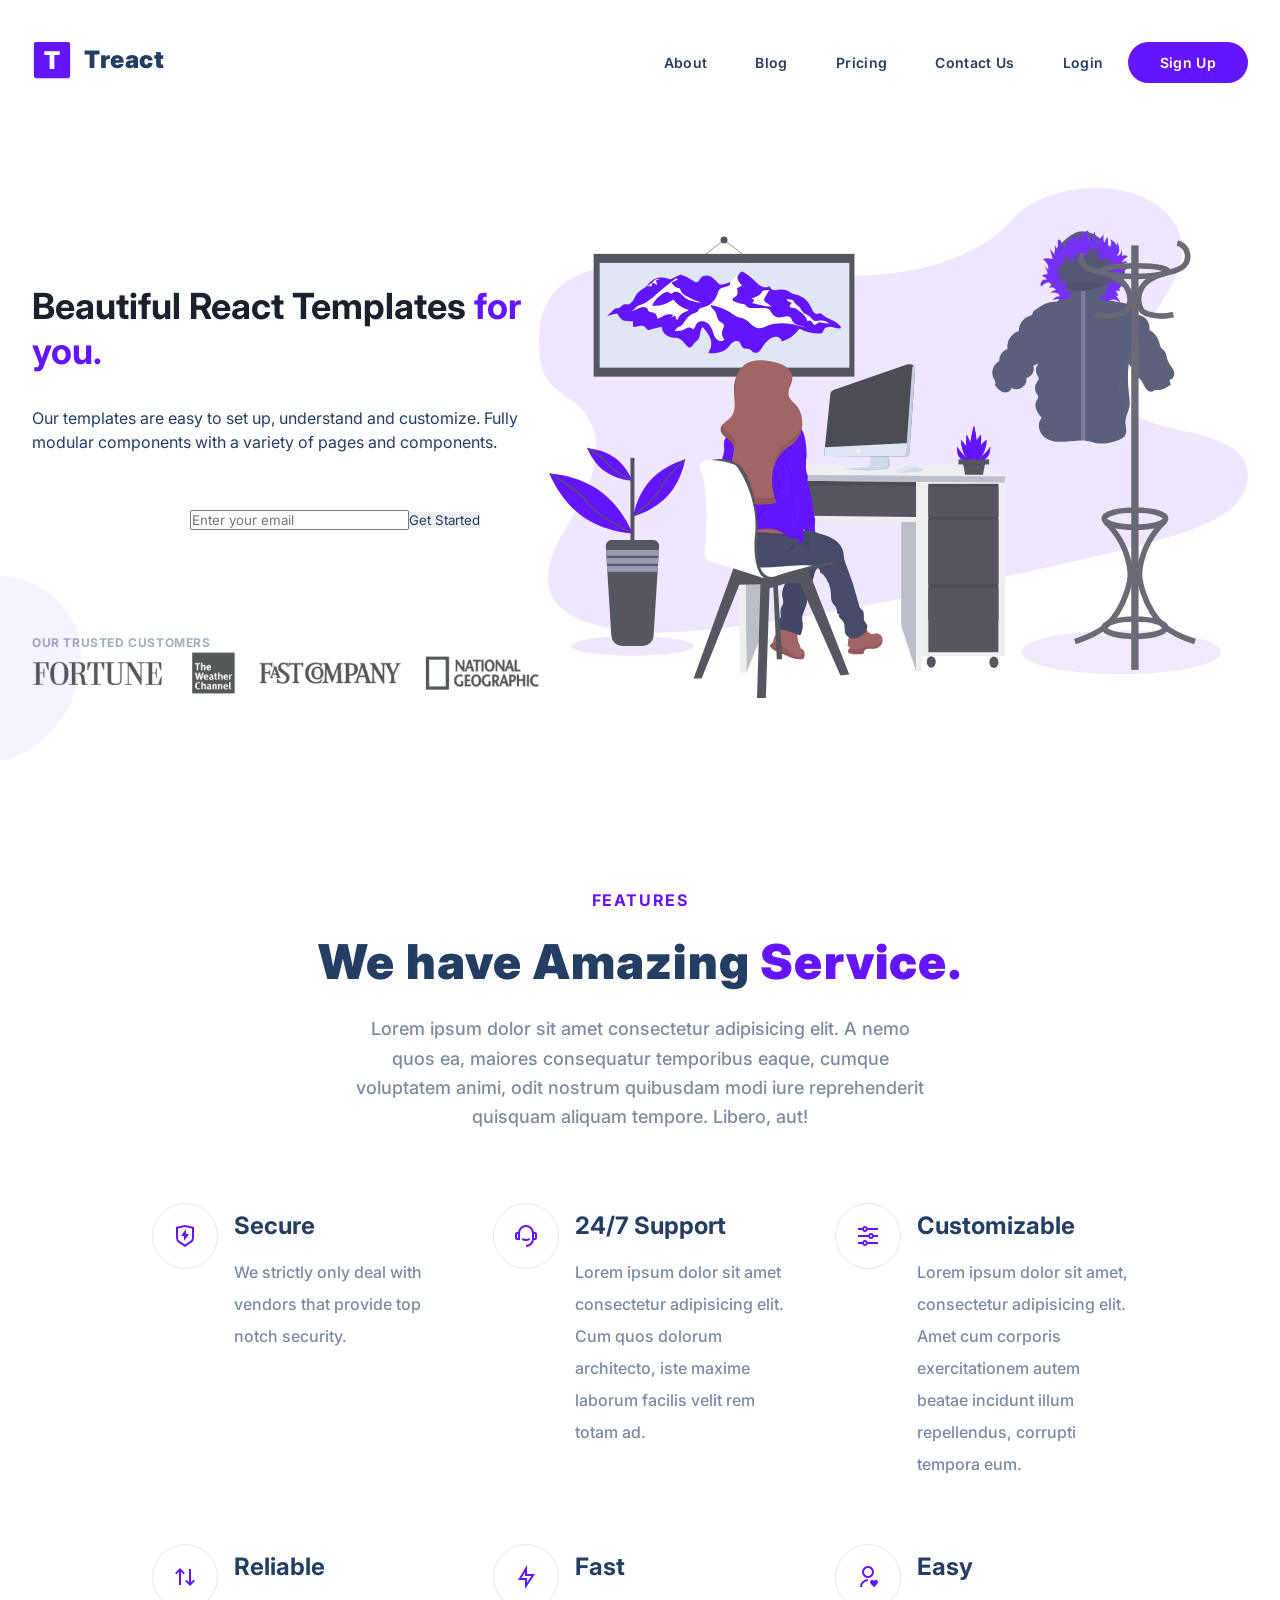
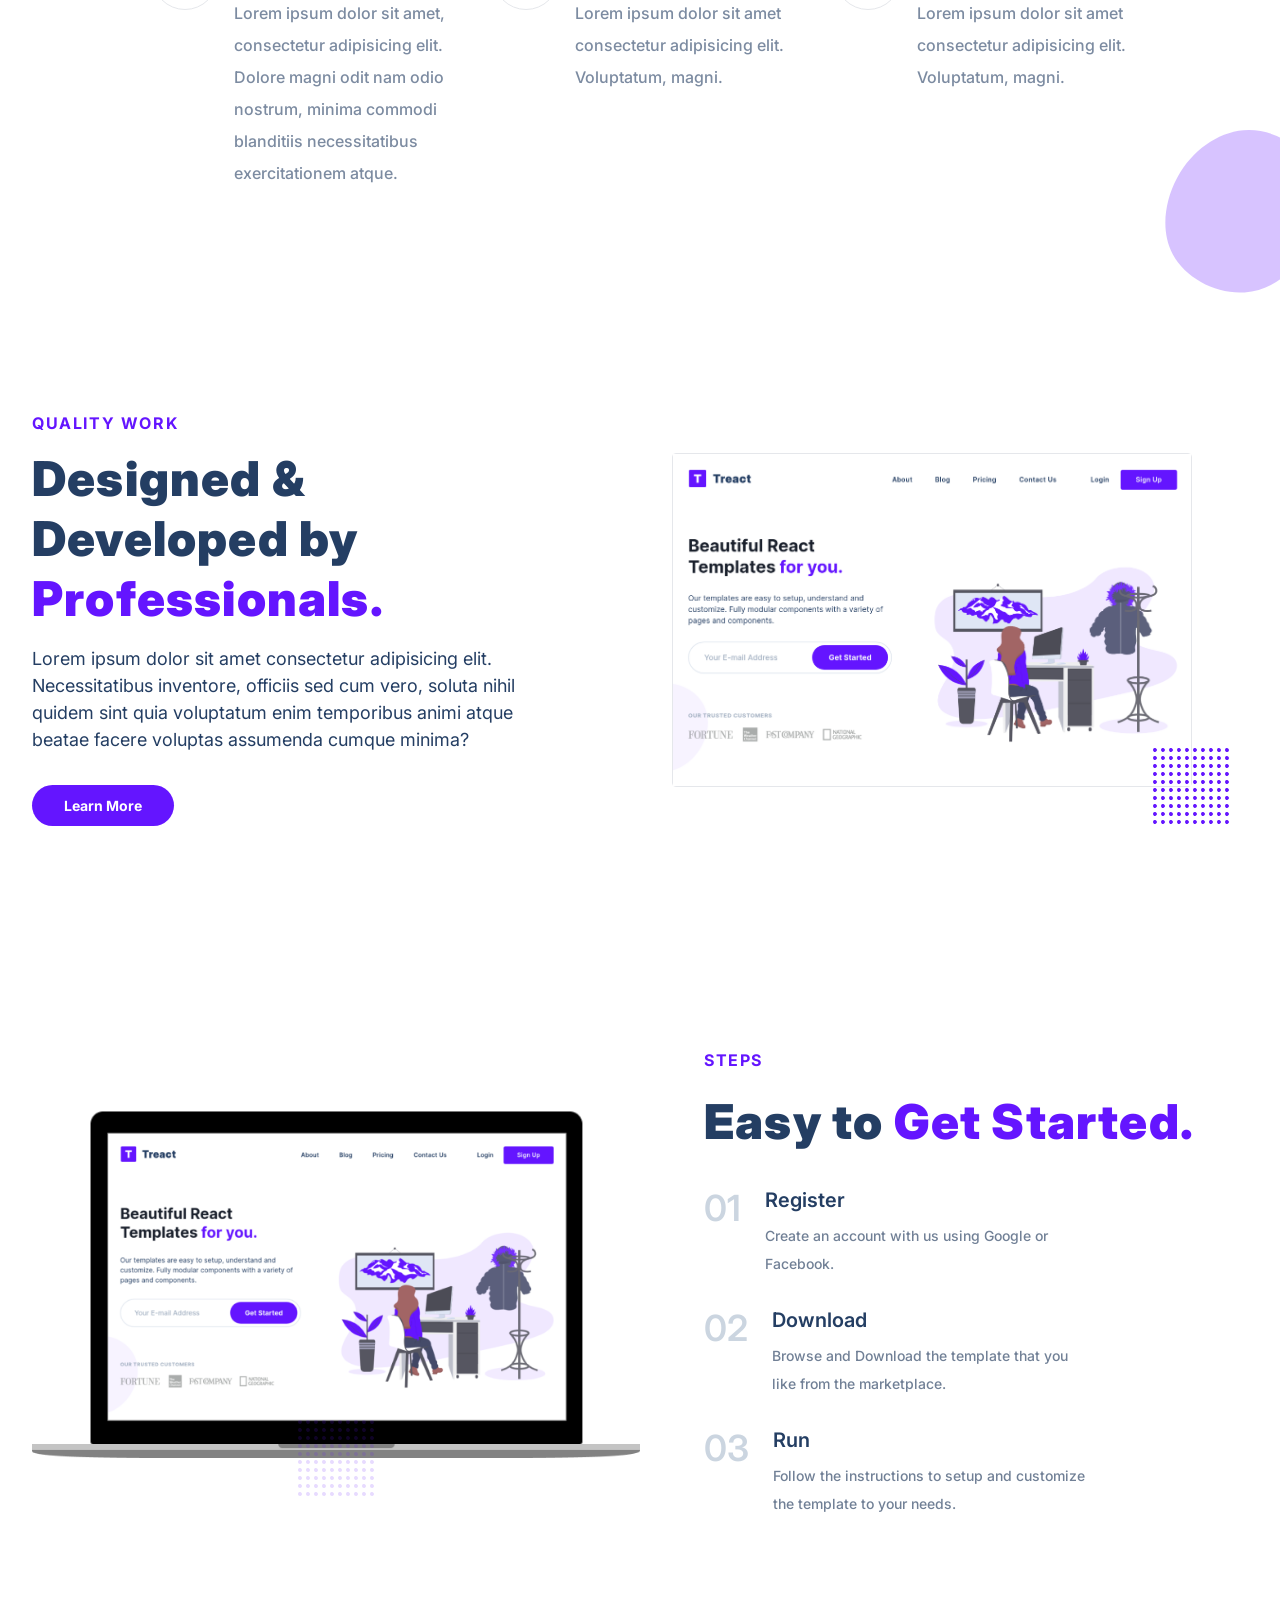
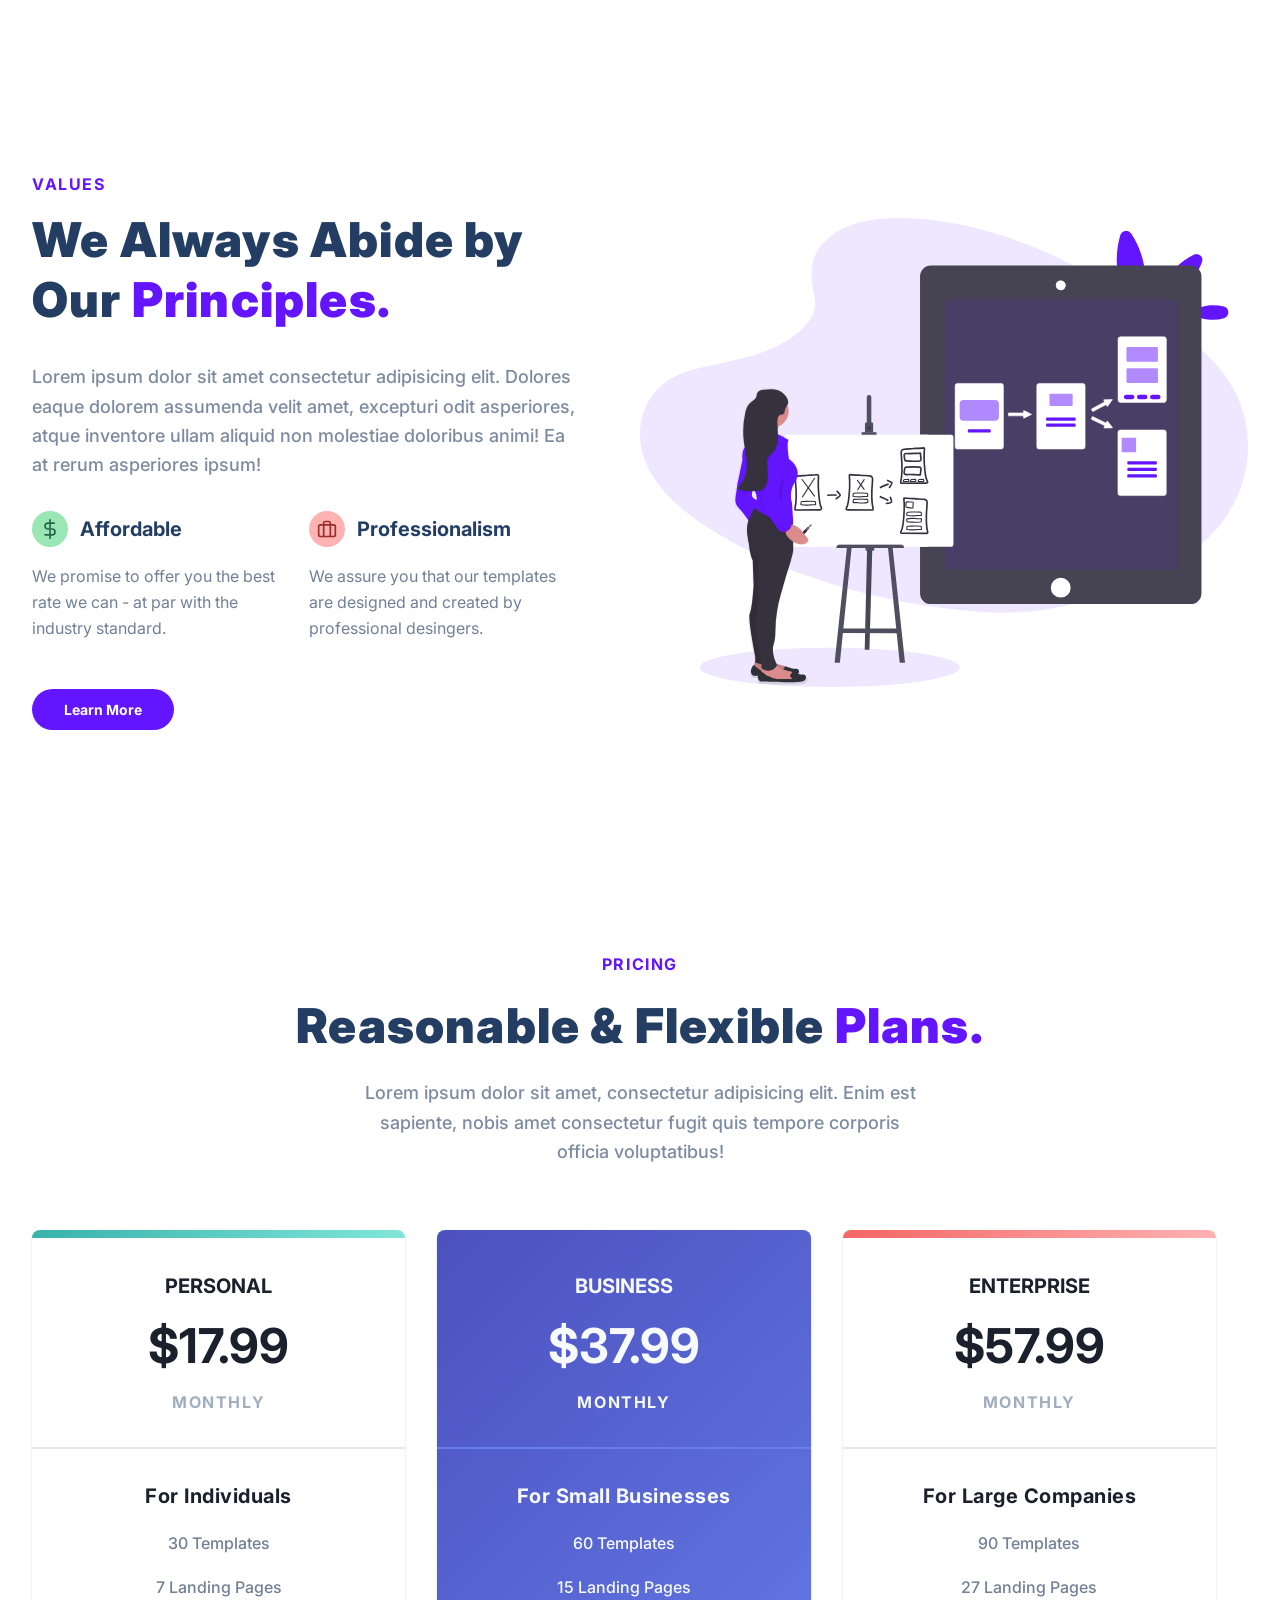
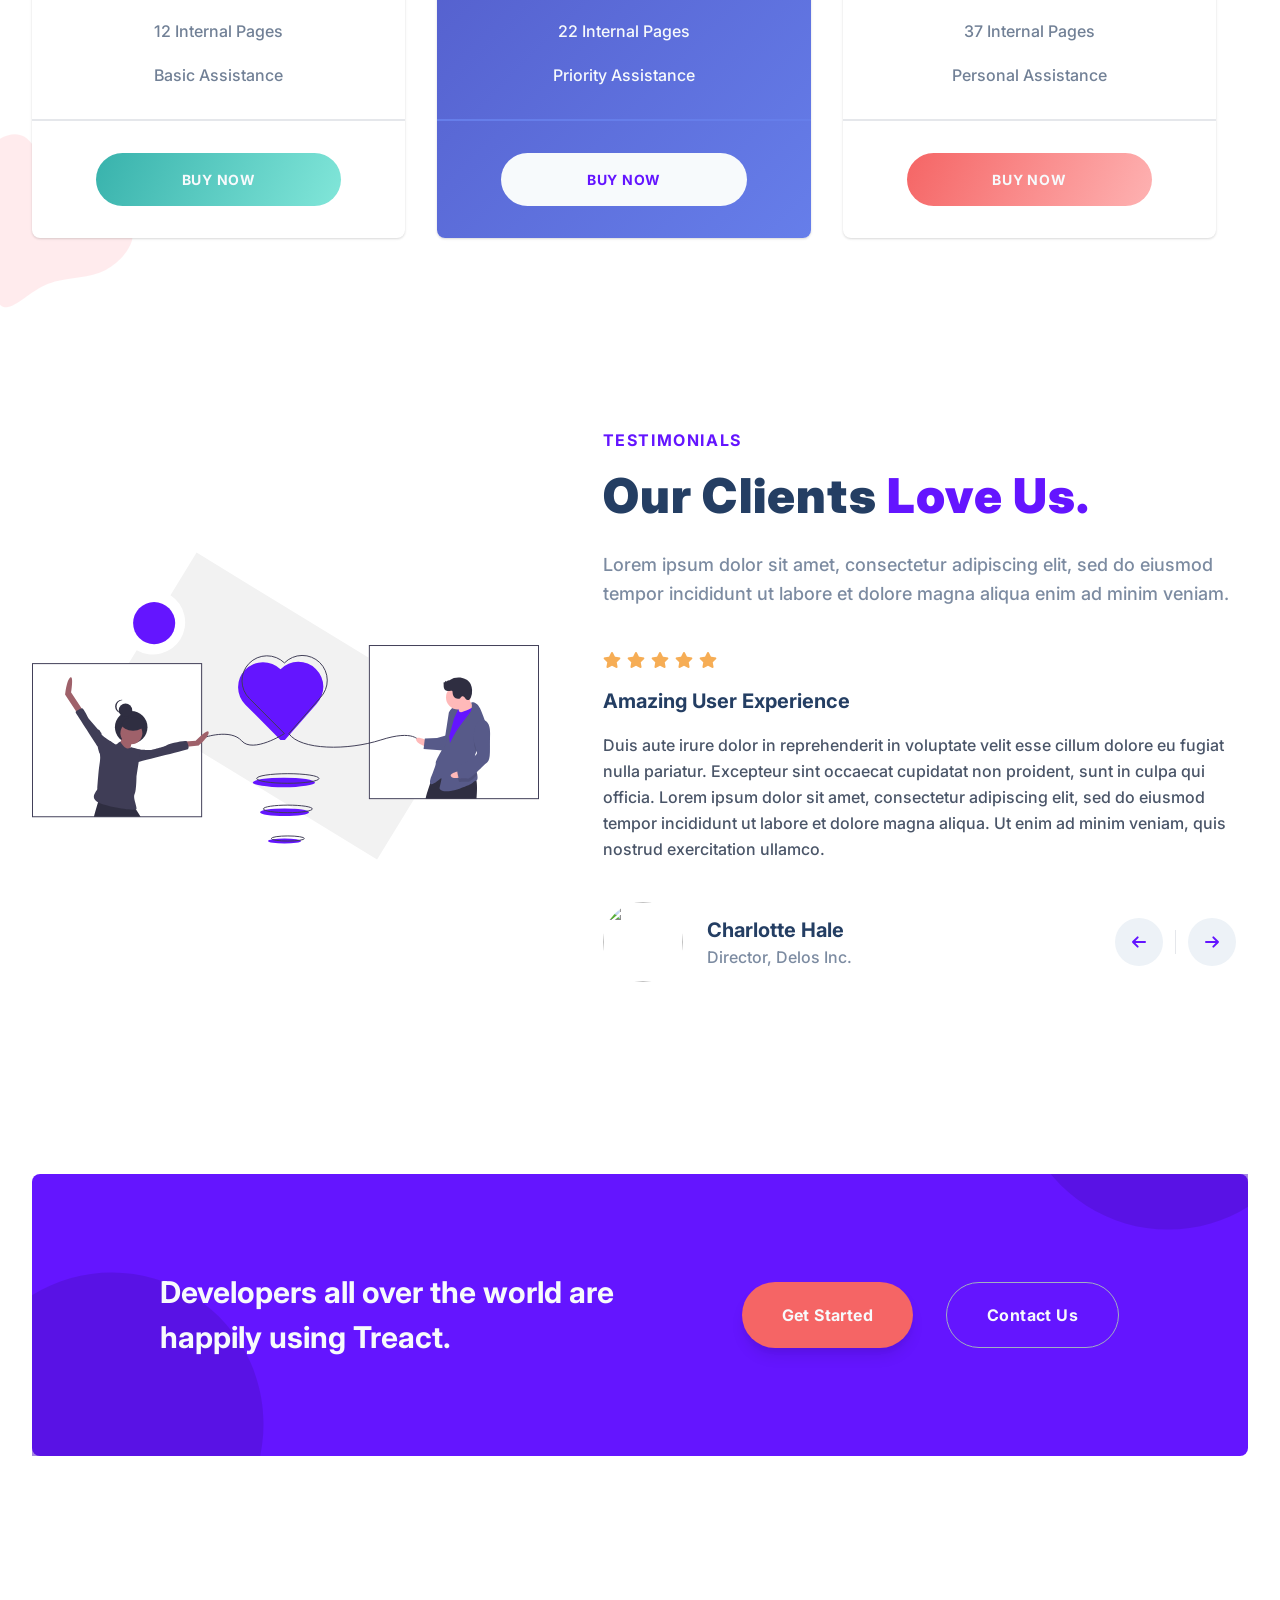
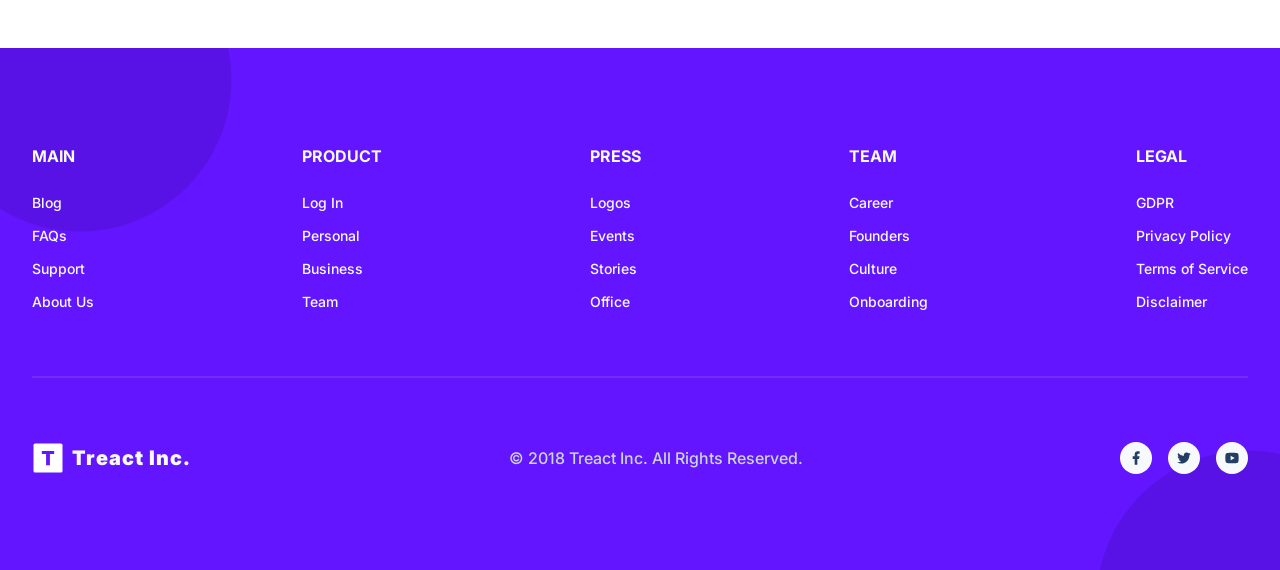
==== Final Project/index.html @ 440db8c6 "initialize coding projects" ====
<!DOCTYPE html>
<html lang="en">
  <head>
    <meta charset="UTF-8" />
    <meta http-equiv="X-UA-Compatible" content="IE=edge" />
    <meta name="viewport" content="width=device-width, initial-scale=1.0" />
    <title>Document</title>
    <link rel="stylesheet" href="style.css" />
    <link
      rel="stylesheet"
      href="https://pro.fontawesome.com/releases/v5.10.0/css/all.css"
      integrity="sha384-AYmEC3Yw5cVb3ZcuHtOA93w35dYTsvhLPVnYs9eStHfGJvOvKxVfELGroGkvsg+p"
      crossorigin="anonymous"
    />
    <script src="script.js"></script>
    <style>
      @import url("https://fonts.googleapis.com/css2?family=Inter:ital,opsz,wght@0,14..32,100..900;1,14..32,100..900&display=swap");
    </style>
  </head>

  <body>
    <section id="landing">
      <nav>
        <div class="row nav__row">
          <div class="nav__logo">
            <img
              class="nav__logo--img"
              src="./assets/logo.2c489fc453a1783cbadacf914efa3df6.svg"
              alt="logo"
            />
            <div class="nav__logo--title">Treact</div>
          </div>
          <div class="nav__links">
            <a href="#" class="nav__link">About</a>
            <a href="#" class="nav__link">Blog</a>
            <a href="#" class="nav__link">Pricing</a>
            <a href="#" class="nav__link">Contact Us</a>
            <a href="#" class="nav__link">Login</a>
            <a href="#" class="nav__link nav__link--primary">Sign Up</a>
          </div>
          <button class="btn__menu" onclick="openMenu()">
            <svg
              xmlns="http://www.w3.org/2000/svg"
              width="24"
              height="24"
              viewBox="0 0 24 24"
              fill="none"
              stroke="currentColor"
              stroke-width="2"
              stroke-linecap="round"
              stroke-linejoin="round"
              class="btn__menu--svg"
            >
              <line x1="18" y1="6" x2="6" y2="18"></line>
              <line x1="6" y1="6" x2="18" y2="18"></line>
            </svg>
          </button>
        </div>
      </nav>
      <div class="modal">
        <button class="btn__menu btn__menu--close" onclick="closeMenu()">
          <svg
            xmlns="http://www.w3.org/2000/svg"
            width="24"
            height="24"
            viewBox="0 0 24 24"
            fill="none"
            stroke="currentColor"
            stroke-width="2"
            stroke-linecap="round"
            stroke-linejoin="round"
            class="light___StyledCloseIcon-lj69nl-14 fASujC"
          >
            <line x1="3" y1="12" x2="21" y2="12"></line>
            <line x1="3" y1="6" x2="21" y2="6"></line>
            <line x1="3" y1="18" x2="21" y2="18"></line>
          </svg>
        </button>

        <div class="modal__links">
          <a class="modal__link">About</a>
          <a class="modal__link">Blog</a>
          <a class="modal__link">Pricing</a>
          <a class="modal__link">Contact Us</a>
          <a class="modal__link">Login</a>
          <a class="modal__link modal__link--primary">Sign Up</a>
        </div>
      </div>

      <header>
        <div class="container">
          <div class="row">
            <div class="header__description">
              <h1>
                Beautiful React Templates <span class="purple">for you.</span>
              </h1>
              <p class="header__description--para">
                Our templates are easy to set up, understand and customize.
                Fully modular components with a variety of pages and components.
              </p>
              <div class="header__email">
                <input
                  type="email"
                  class="header__email--input-field"
                  placeholder="Enter your email"
                />
                <button class="header__email--input-btn">Get Started</button>
              </div>
              <p class="header__customers--title">OUR TRUSTED CUSTOMERS</p>
              <img
                src="./assets/customers-logo-strip.680ac7c2e8ae28161d2c.png"
                alt=""
              />
            </div>
            <figure class="header__img--wrapper">
              <img
                src="./assets/design-illustration-2.6da6a00b20c07c4a9b65d1870679e1b8.svg"
                alt=""
              />
            </figure>
          </div>
        </div>
        <svg
          width="600"
          height="600"
          viewBox="0 0 600 600"
          xmlns="http://www.w3.org/2000/svg"
          class="header__blob"
        >
          <g transform="translate(300,300)">
            <path
              d="M176.2,-106.9C208.7,-45.5,201.8,33.5,165.8,99.4C129.9,165.3,65,218.2,-9.2,223.5C-83.4,228.8,-166.9,186.7,-201.6,121.4C-236.4,56.2,-222.6,-32.2,-180.9,-98.9C-139.1,-165.7,-69.6,-210.8,1.2,-211.5C71.9,-212.2,143.8,-168.3,176.2,-106.9Z"
              fill="#6415ff"
            ></path>
          </g>
        </svg>
      </header>
    </section>
    <main>
      <section id="features">
        <div class="container">
          <div class="row__narrow">
            <h4 class="section__tag">FEATURES</h4>
            <h2 class="section__title">
              We have Amazing <span class="purple">Service.</span>
            </h2>
            <div class="section__para">
              Lorem ipsum dolor sit amet consectetur adipisicing elit. A nemo
              quos ea, maiores consequatur temporibus eaque, cumque voluptatem
              animi, odit nostrum quibusdam modi iure reprehenderit quisquam
              aliquam tempore. Libero, aut!
            </div>
            <div class="features">
              <div class="feature">
                <div class="feature__row">
                  <figure class="feature__img--wrapper">
                    <img
                      src="./assets/shield-icon.daefe14b320b14fbd9cbd18908ac93ec.svg"
                      alt
                      class="feature__img"
                    />
                  </figure>
                  <div class="feature__text">
                    <h2 class="feature__title">Secure</h2>
                    <p class="feature__para">
                      We strictly only deal with vendors that provide top notch
                      security.
                    </p>
                  </div>
                </div>
              </div>
              <div class="feature">
                <div class="feature__row">
                  <figure class="feature__img--wrapper">
                    <img
                      src="./assets/support-icon.f9253ffa8cb6ffde5bbaa05eb5136375.svg"
                      alt
                      class="feature__img"
                    />
                  </figure>
                  <div class="feature__text">
                    <h2 class="feature__title">24/7 Support</h2>
                    <p class="feature__para">
                      Lorem ipsum dolor sit amet consectetur adipisicing elit.
                      Cum quos dolorum architecto, iste maxime laborum facilis
                      velit rem totam ad.
                    </p>
                  </div>
                </div>
              </div>
              <div class="feature">
                <div class="feature__row">
                  <figure class="feature__img--wrapper">
                    <img
                      src="./assets/customize-icon.367468c90fd796009b97fbfba67b2c6a.svg"
                      alt
                      class="feature__img"
                    />
                  </figure>
                  <div class="feature__text">
                    <h2 class="feature__title">Customizable</h2>
                    <p class="feature__para">
                      Lorem ipsum dolor sit amet, consectetur adipisicing elit.
                      Amet cum corporis exercitationem autem beatae incidunt
                      illum repellendus, corrupti tempora eum.
                    </p>
                  </div>
                </div>
              </div>
              <div class="feature">
                <div class="feature__row">
                  <figure class="feature__img--wrapper">
                    <img
                      src="./assets/reliable-icon.1367510a8f0a1bec76dc425d25f92f43.svg"
                      alt
                      class="feature__img"
                    />
                  </figure>
                  <div class="feature__text">
                    <h2 class="feature__title">Reliable</h2>
                    <p class="feature__para">
                      Lorem ipsum dolor sit amet, consectetur adipisicing elit.
                      Dolore magni odit nam odio nostrum, minima commodi
                      blanditiis necessitatibus exercitationem atque.
                    </p>
                  </div>
                </div>
              </div>
              <div class="feature">
                <div class="feature__row">
                  <figure class="feature__img--wrapper">
                    <img
                      src="./assets/fast-icon.dbb971a73d4805d2fc3bcdacdb55beba.svg"
                      alt="feature__img"
                    />
                  </figure>
                  <div class="feature__text">
                    <h2 class="feature__title">Fast</h2>
                    <p class="feature__para">
                      Lorem ipsum dolor sit amet consectetur adipisicing elit.
                      Voluptatum, magni.
                    </p>
                  </div>
                </div>
              </div>
              <div class="feature">
                <div class="feature__row">
                  <figure class="feature__img--wrapper">
                    <img
                      src="./assets/simple-icon.673b7e1750b2a4ef32907fc164828d00.svg"
                      alt="feature__img"
                    />
                  </figure>
                  <div class="feature__text">
                    <h2 class="feature__title">Easy</h2>
                    <p class="feature__para">
                      Lorem ipsum dolor sit amet consectetur adipisicing elit.
                      Voluptatum, magni.
                    </p>
                  </div>
                </div>
              </div>
            </div>
          </div>
        </div>
        <svg
          width="600"
          height="600"
          viewBox="0 0 600 600"
          xmlns="http://www.w3.org/2000/svg"
          class="features__blob"
        >
          <g transform="translate(300,300)">
            <path
              d="M176.2,-106.9C208.7,-45.5,201.8,33.5,165.8,99.4C129.9,165.3,65,218.2,-9.2,223.5C-83.4,228.8,-166.9,186.7,-201.6,121.4C-236.4,56.2,-222.6,-32.2,-180.9,-98.9C-139.1,-165.7,-69.6,-210.8,1.2,-211.5C71.9,-212.2,143.8,-168.3,176.2,-106.9Z"
              fill="#6415ff"
            ></path>
          </g>
        </svg>
      </section>

      <section id="quality">
        <div class="container">
          <div class="row">
            <div class="quality__description">
              <div class="section__tag">QUALITY WORK</div>
              <h2 class="section__title">
                Designed & Developed by
                <span class="purple">Professionals.</span>
              </h2>
              <p>
                Lorem ipsum dolor sit amet consectetur adipisicing elit.
                Necessitatibus inventore, officiis sed cum vero, soluta nihil
                quidem sint quia voluptatum enim temporibus animi atque beatae
                facere voluptas assumenda cumque minima?
              </p>
              <button class="btn">Learn More</button>
            </div>
            <figure class="quality__img--wrapper">
              <img
                src="./assets/hero-screenshot-1.40a097b525c2f8c9808e.png"
                alt="quality__img"
              />

              <svg viewBox="0 0 1280 1280" class="quality__grid">
                <path
                  d="M55 33.5C44.5 37 35 47.6 32.8 58.3c-4.3 20.6 16.3 41.2 36.9 36.9 15.5-3.2 27.5-19 26-33.9-1.1-10.5-9-21.3-19-26.2-6.1-2.9-15.5-3.6-21.7-1.6zM183 33.5c-15.1 5-25.3 21.6-22.2 36.2 2.5 11.9 13.6 23 25.4 25.5 19.4 4.1 39.5-14.2 37.5-33.9-1.1-10.5-9-21.3-19-26.2-6.1-2.9-15.5-3.6-21.7-1.6zM311 33.5c-10.5 3.5-20 14.1-22.2 24.8-4.3 20.6 16.3 41.2 36.9 36.9 15.5-3.2 27.5-19 26-33.9-1.1-10.5-9-21.3-19-26.2-6.1-2.9-15.5-3.6-21.7-1.6zM439 33.5c-10.5 3.5-20 14.1-22.2 24.8-4.3 20.6 16.3 41.2 36.9 36.9 15.5-3.2 27.5-19 26-33.9-1.1-10.5-9-21.3-19-26.2-6.1-2.9-15.5-3.6-21.7-1.6zM567 33.5c-10.5 3.5-20 14.1-22.2 24.8-4.3 20.6 16.3 41.2 36.9 36.9 15.5-3.2 27.5-19 26-33.9-1.1-10.5-9-21.3-19-26.2-6.1-2.9-15.5-3.6-21.7-1.6zM695 33.5c-10.5 3.5-20 14.1-22.2 24.8-4.3 20.6 16.3 41.2 36.9 36.9 15.5-3.2 27.5-19 26-33.9-1.1-10.5-9-21.3-19-26.2-6.1-2.9-15.5-3.6-21.7-1.6zM823 33.5c-10.5 3.5-20 14.1-22.2 24.8-4.3 20.6 16.3 41.2 36.9 36.9 15.5-3.2 27.5-19 26-33.9-1.1-10.5-9-21.3-19-26.2-6.1-2.9-15.5-3.6-21.7-1.6zM951 33.5c-10.5 3.5-20 14.1-22.2 24.8-4.3 20.6 16.3 41.2 36.9 36.9 15.5-3.2 27.5-19 26-33.9-1.1-10.5-9-21.3-19-26.2-6.1-2.9-15.5-3.6-21.7-1.6zM1079 33.5c-10.5 3.5-20 14.1-22.2 24.8-2.5 11.7 3.2 24.4 14.2 31.9 10.7 7.4 22.9 7.5 33.7.3 17.7-11.8 20.1-33.8 5.3-48.5-8.5-8.6-20.7-11.9-31-8.5zM1207 33.5c-10.5 3.5-20 14.1-22.2 24.8-2.5 11.7 3.2 24.4 14.2 31.9 10.7 7.4 22.9 7.5 33.7.3 17.7-11.8 20.1-33.8 5.3-48.5-8.5-8.6-20.7-11.9-31-8.5zM55 161.5c-10.5 3.5-20 14.1-22.2 24.8-4.3 20.6 16.3 41.2 36.9 36.9 15.5-3.2 27.5-19 26-33.9-1.1-10.5-9-21.3-19-26.2-6.1-2.9-15.5-3.6-21.7-1.6zM183 161.5c-15.1 5-25.3 21.6-22.2 36.2 2.5 11.9 13.6 23 25.4 25.5 19.4 4.1 39.5-14.2 37.5-33.9-1.1-10.5-9-21.3-19-26.2-6.1-2.9-15.5-3.6-21.7-1.6zM311 161.5c-10.5 3.5-20 14.1-22.2 24.8-4.3 20.6 16.3 41.2 36.9 36.9 15.5-3.2 27.5-19 26-33.9-1.1-10.5-9-21.3-19-26.2-6.1-2.9-15.5-3.6-21.7-1.6zM439 161.5c-10.5 3.5-20 14.1-22.2 24.8-4.3 20.6 16.3 41.2 36.9 36.9 15.5-3.2 27.5-19 26-33.9-1.1-10.5-9-21.3-19-26.2-6.1-2.9-15.5-3.6-21.7-1.6zM567 161.5c-10.5 3.5-20 14.1-22.2 24.8-4.3 20.6 16.3 41.2 36.9 36.9 15.5-3.2 27.5-19 26-33.9-1.1-10.5-9-21.3-19-26.2-6.1-2.9-15.5-3.6-21.7-1.6zM695 161.5c-10.5 3.5-20 14.1-22.2 24.8-4.3 20.6 16.3 41.2 36.9 36.9 15.5-3.2 27.5-19 26-33.9-1.1-10.5-9-21.3-19-26.2-6.1-2.9-15.5-3.6-21.7-1.6zM823 161.5c-10.5 3.5-20 14.1-22.2 24.8-4.3 20.6 16.3 41.2 36.9 36.9 15.5-3.2 27.5-19 26-33.9-1.1-10.5-9-21.3-19-26.2-6.1-2.9-15.5-3.6-21.7-1.6zM951 161.5c-10.5 3.5-20 14.1-22.2 24.8-4.3 20.6 16.3 41.2 36.9 36.9 15.5-3.2 27.5-19 26-33.9-1.1-10.5-9-21.3-19-26.2-6.1-2.9-15.5-3.6-21.7-1.6zM1079 161.5c-10.5 3.5-20 14.1-22.2 24.8-2.5 11.7 3.2 24.4 14.2 31.9 10.7 7.4 22.9 7.5 33.7.3 17.7-11.8 20.1-33.8 5.3-48.5-8.5-8.6-20.7-11.9-31-8.5zM1207 161.5c-10.5 3.5-20 14.1-22.2 24.8-2.5 11.7 3.2 24.4 14.2 31.9 10.7 7.4 22.9 7.5 33.7.3 17.7-11.8 20.1-33.8 5.3-48.5-8.5-8.6-20.7-11.9-31-8.5zM55 289.5c-10.5 3.5-20 14.1-22.2 24.8-4.3 20.6 16.3 41.2 36.9 36.9 15.5-3.2 27.5-19 26-33.9-1.1-10.5-9-21.3-19-26.2-6.1-2.9-15.5-3.6-21.7-1.6zM183 289.5c-10.5 3.5-20 14.1-22.2 24.8-4.3 20.6 16.3 41.2 36.9 36.9 15.5-3.2 27.5-19 26-33.9-1.1-10.5-9-21.3-19-26.2-6.1-2.9-15.5-3.6-21.7-1.6zM311 289.5c-10.5 3.5-20 14.1-22.2 24.8-4.3 20.6 16.3 41.2 36.9 36.9 15.5-3.2 27.5-19 26-33.9-1.1-10.5-9-21.3-19-26.2-6.1-2.9-15.5-3.6-21.7-1.6zM439 289.5c-10.5 3.5-20 14.1-22.2 24.8-4.3 20.6 16.3 41.2 36.9 36.9 15.5-3.2 27.5-19 26-33.9-1.1-10.5-9-21.3-19-26.2-6.1-2.9-15.5-3.6-21.7-1.6zM567 289.5c-10.5 3.5-20 14.1-22.2 24.8-4.3 20.6 16.3 41.2 36.9 36.9 15.5-3.2 27.5-19 26-33.9-1.1-10.5-9-21.3-19-26.2-6.1-2.9-15.5-3.6-21.7-1.6zM695 289.5c-10.5 3.5-20 14.1-22.2 24.8-4.3 20.6 16.3 41.2 36.9 36.9 15.5-3.2 27.5-19 26-33.9-1.1-10.5-9-21.3-19-26.2-6.1-2.9-15.5-3.6-21.7-1.6zM823 289.5c-10.5 3.5-20 14.1-22.2 24.8-4.3 20.6 16.3 41.2 36.9 36.9 15.5-3.2 27.5-19 26-33.9-1.1-10.5-9-21.3-19-26.2-6.1-2.9-15.5-3.6-21.7-1.6zM951 289.5c-10.5 3.5-20 14.1-22.2 24.8-4.3 20.6 16.3 41.2 36.9 36.9 15.5-3.2 27.5-19 26-33.9-1.1-10.5-9-21.3-19-26.2-6.1-2.9-15.5-3.6-21.7-1.6zM1079 289.5c-10.5 3.5-20 14.1-22.2 24.8-4.3 20.6 16.3 41.2 36.9 36.9 15.5-3.2 27.5-19 26-33.9-1.1-10.5-9-21.3-19-26.2-6.1-2.9-15.5-3.6-21.7-1.6zM1207 289.5c-10.5 3.5-20 14.1-22.2 24.8-4.3 20.6 16.3 41.2 36.9 36.9 15.5-3.2 27.5-19 26-33.9-1.1-10.5-9-21.3-19-26.2-6.1-2.9-15.5-3.6-21.7-1.6zM55 417.5c-10.5 3.5-20 14.1-22.2 24.8-4.3 20.6 16.3 41.2 36.9 36.9 15.5-3.2 27.5-19 26-33.9-1.1-10.5-9-21.3-19-26.2-6.1-2.9-15.5-3.6-21.7-1.6zM183 417.5c-10.5 3.5-20 14.1-22.2 24.8-4.3 20.6 16.3 41.2 36.9 36.9 15.5-3.2 27.5-19 26-33.9-1.1-10.5-9-21.3-19-26.2-6.1-2.9-15.5-3.6-21.7-1.6zM311 417.5c-10.5 3.5-20 14.1-22.2 24.8-4.3 20.6 16.3 41.2 36.9 36.9 15.5-3.2 27.5-19 26-33.9-1.1-10.5-9-21.3-19-26.2-6.1-2.9-15.5-3.6-21.7-1.6zM439 417.5c-10.5 3.5-20 14.1-22.2 24.8-4.3 20.6 16.3 41.2 36.9 36.9 15.5-3.2 27.5-19 26-33.9-1.1-10.5-9-21.3-19-26.2-6.1-2.9-15.5-3.6-21.7-1.6zM567 417.5c-10.5 3.5-20 14.1-22.2 24.8-4.3 20.6 16.3 41.2 36.9 36.9 15.5-3.2 27.5-19 26-33.9-1.1-10.5-9-21.3-19-26.2-6.1-2.9-15.5-3.6-21.7-1.6zM695 417.5c-10.5 3.5-20 14.1-22.2 24.8-4.3 20.6 16.3 41.2 36.9 36.9 15.5-3.2 27.5-19 26-33.9-1.1-10.5-9-21.3-19-26.2-6.1-2.9-15.5-3.6-21.7-1.6zM823 417.5c-10.5 3.5-20 14.1-22.2 24.8-4.3 20.6 16.3 41.2 36.9 36.9 15.5-3.2 27.5-19 26-33.9-1.1-10.5-9-21.3-19-26.2-6.1-2.9-15.5-3.6-21.7-1.6zM951 417.5c-10.5 3.5-20 14.1-22.2 24.8-4.3 20.6 16.3 41.2 36.9 36.9 15.5-3.2 27.5-19 26-33.9-1.1-10.5-9-21.3-19-26.2-6.1-2.9-15.5-3.6-21.7-1.6zM1079 417.5c-10.5 3.5-20 14.1-22.2 24.8-4.3 20.6 16.3 41.2 36.9 36.9 15.5-3.2 27.5-19 26-33.9-1.1-10.5-9-21.3-19-26.2-6.1-2.9-15.5-3.6-21.7-1.6zM1207 417.5c-10.5 3.5-20 14.1-22.2 24.8-4.3 20.6 16.3 41.2 36.9 36.9 15.5-3.2 27.5-19 26-33.9-1.1-10.5-9-21.3-19-26.2-6.1-2.9-15.5-3.6-21.7-1.6zM55 545.5c-10.5 3.5-20 14.1-22.2 24.8-4.3 20.6 16.3 41.2 36.9 36.9 15.5-3.2 27.5-19 26-33.9-1.1-10.5-9-21.3-19-26.2-6.1-2.9-15.5-3.6-21.7-1.6zM183 545.5c-10.5 3.5-20 14.1-22.2 24.8-4.3 20.6 16.3 41.2 36.9 36.9 15.5-3.2 27.5-19 26-33.9-1.1-10.5-9-21.3-19-26.2-6.1-2.9-15.5-3.6-21.7-1.6zM311 545.5c-10.5 3.5-20 14.1-22.2 24.8-4.3 20.6 16.3 41.2 36.9 36.9 15.5-3.2 27.5-19 26-33.9-1.1-10.5-9-21.3-19-26.2-6.1-2.9-15.5-3.6-21.7-1.6zM439 545.5c-10.5 3.5-20 14.1-22.2 24.8-4.3 20.6 16.3 41.2 36.9 36.9 15.5-3.2 27.5-19 26-33.9-1.1-10.5-9-21.3-19-26.2-6.1-2.9-15.5-3.6-21.7-1.6zM567 545.5c-10.5 3.5-20 14.1-22.2 24.8-4.3 20.6 16.3 41.2 36.9 36.9 15.5-3.2 27.5-19 26-33.9-1.1-10.5-9-21.3-19-26.2-6.1-2.9-15.5-3.6-21.7-1.6zM695 545.5c-10.5 3.5-20 14.1-22.2 24.8-4.3 20.6 16.3 41.2 36.9 36.9 15.5-3.2 27.5-19 26-33.9-1.1-10.5-9-21.3-19-26.2-6.1-2.9-15.5-3.6-21.7-1.6zM823 545.5c-10.5 3.5-20 14.1-22.2 24.8-4.3 20.6 16.3 41.2 36.9 36.9 15.5-3.2 27.5-19 26-33.9-1.1-10.5-9-21.3-19-26.2-6.1-2.9-15.5-3.6-21.7-1.6zM951 545.5c-10.5 3.5-20 14.1-22.2 24.8-4.3 20.6 16.3 41.2 36.9 36.9 15.5-3.2 27.5-19 26-33.9-1.1-10.5-9-21.3-19-26.2-6.1-2.9-15.5-3.6-21.7-1.6zM1079 545.5c-10.5 3.5-20 14.1-22.2 24.8-4.3 20.6 16.3 41.2 36.9 36.9 15.5-3.2 27.5-19 26-33.9-1.1-10.5-9-21.3-19-26.2-6.1-2.9-15.5-3.6-21.7-1.6zM1207 545.5c-10.5 3.5-20 14.1-22.2 24.8-4.3 20.6 16.3 41.2 36.9 36.9 15.5-3.2 27.5-19 26-33.9-1.1-10.5-9-21.3-19-26.2-6.1-2.9-15.5-3.6-21.7-1.6zM55 673.5c-10.5 3.5-20 14.1-22.2 24.8-4.3 20.6 16.3 41.2 36.9 36.9 15.5-3.2 27.5-19 26-33.9-1.1-10.5-9-21.3-19-26.2-6.1-2.9-15.5-3.6-21.7-1.6zM183 673.5c-10.5 3.5-20 14.1-22.2 24.8-4.3 20.6 16.3 41.2 36.9 36.9 15.5-3.2 27.5-19 26-33.9-1.1-10.5-9-21.3-19-26.2-6.1-2.9-15.5-3.6-21.7-1.6zM311 673.5c-10.5 3.5-20 14.1-22.2 24.8-4.3 20.6 16.3 41.2 36.9 36.9 15.5-3.2 27.5-19 26-33.9-1.1-10.5-9-21.3-19-26.2-6.1-2.9-15.5-3.6-21.7-1.6zM439 673.5c-10.5 3.5-20 14.1-22.2 24.8-4.3 20.6 16.3 41.2 36.9 36.9 15.5-3.2 27.5-19 26-33.9-1.1-10.5-9-21.3-19-26.2-6.1-2.9-15.5-3.6-21.7-1.6zM567 673.5c-10.5 3.5-20 14.1-22.2 24.8-4.3 20.6 16.3 41.2 36.9 36.9 15.5-3.2 27.5-19 26-33.9-1.1-10.5-9-21.3-19-26.2-6.1-2.9-15.5-3.6-21.7-1.6zM695 673.5c-10.5 3.5-20 14.1-22.2 24.8-4.3 20.6 16.3 41.2 36.9 36.9 15.5-3.2 27.5-19 26-33.9-1.1-10.5-9-21.3-19-26.2-6.1-2.9-15.5-3.6-21.7-1.6zM823 673.5c-10.5 3.5-20 14.1-22.2 24.8-4.3 20.6 16.3 41.2 36.9 36.9 15.5-3.2 27.5-19 26-33.9-1.1-10.5-9-21.3-19-26.2-6.1-2.9-15.5-3.6-21.7-1.6zM951 673.5c-10.5 3.5-20 14.1-22.2 24.8-4.3 20.6 16.3 41.2 36.9 36.9 15.5-3.2 27.5-19 26-33.9-1.1-10.5-9-21.3-19-26.2-6.1-2.9-15.5-3.6-21.7-1.6zM1079 673.5c-10.5 3.5-20 14.1-22.2 24.8-4.3 20.6 16.3 41.2 36.9 36.9 15.5-3.2 27.5-19 26-33.9-1.1-10.5-9-21.3-19-26.2-6.1-2.9-15.5-3.6-21.7-1.6zM1207 673.5c-10.5 3.5-20 14.1-22.2 24.8-4.3 20.6 16.3 41.2 36.9 36.9 15.5-3.2 27.5-19 26-33.9-1.1-10.5-9-21.3-19-26.2-6.1-2.9-15.5-3.6-21.7-1.6zM55 801.5c-10.5 3.5-20 14.1-22.2 24.8-4.3 20.6 16.3 41.2 36.9 36.9 15.5-3.2 27.5-19 26-33.9-1.1-10.5-9-21.3-19-26.2-6.1-2.9-15.5-3.6-21.7-1.6zM183 801.5c-10.5 3.5-20 14.1-22.2 24.8-4.3 20.6 16.3 41.2 36.9 36.9 15.5-3.2 27.5-19 26-33.9-1.1-10.5-9-21.3-19-26.2-6.1-2.9-15.5-3.6-21.7-1.6zM311 801.5c-10.5 3.5-20 14.1-22.2 24.8-2.5 11.7 3.2 24.4 14.2 31.9 10.7 7.4 22.9 7.5 33.7.3 17.7-11.8 20.1-33.8 5.3-48.5-8.5-8.6-20.7-11.9-31-8.5zM439 801.5c-10.5 3.5-20 14.1-22.2 24.8-2.5 11.7 3.2 24.4 14.2 31.9 10.7 7.4 22.9 7.5 33.7.3 17.7-11.8 20.1-33.8 5.3-48.5-8.5-8.6-20.7-11.9-31-8.5zM567 801.5c-15.1 5-25.3 21.6-22.2 36.2 2.5 11.9 13.6 23 25.5 25.5 19.3 4.1 39.4-14.2 37.4-33.9-1.1-10.5-9-21.3-19-26.2-6.1-2.9-15.5-3.6-21.7-1.6zM695 801.5c-15.1 5-25.3 21.6-22.2 36.2 2.5 11.9 13.6 23 25.5 25.5 19.3 4.1 39.4-14.2 37.4-33.9-1.1-10.5-9-21.3-19-26.2-6.1-2.9-15.5-3.6-21.7-1.6zM823 801.5c-15.1 5-25.3 21.6-22.2 36.2 2.5 11.9 13.6 23 25.5 25.5 19.3 4.1 39.4-14.2 37.4-33.9-1.1-10.5-9-21.3-19-26.2-6.1-2.9-15.5-3.6-21.7-1.6zM951 801.5c-15.1 5-25.3 21.6-22.2 36.2 2.5 11.9 13.6 23 25.5 25.5 19.3 4.1 39.4-14.2 37.4-33.9-1.1-10.5-9-21.3-19-26.2-6.1-2.9-15.5-3.6-21.7-1.6zM1079 801.5c-10.5 3.5-20 14.1-22.2 24.8-4.3 20.6 16.3 41.2 36.9 36.9 15.5-3.2 27.5-19 26-33.9-1.1-10.5-9-21.3-19-26.2-6.1-2.9-15.5-3.6-21.7-1.6zM1207 801.5c-10.5 3.5-20 14.1-22.2 24.8-4.3 20.6 16.3 41.2 36.9 36.9 15.5-3.2 27.5-19 26-33.9-1.1-10.5-9-21.3-19-26.2-6.1-2.9-15.5-3.6-21.7-1.6zM55 929.5c-10.5 3.5-20 14.1-22.2 24.8-4.3 20.6 16.3 41.2 36.9 36.9 15.5-3.2 27.5-19 26-33.9-1.1-10.5-9-21.3-19-26.2-6.1-2.9-15.5-3.6-21.7-1.6zM183 929.5c-10.5 3.5-20 14.1-22.2 24.8-4.3 20.6 16.3 41.2 36.9 36.9 15.5-3.2 27.5-19 26-33.9-1.1-10.5-9-21.3-19-26.2-6.1-2.9-15.5-3.6-21.7-1.6zM311 929.5c-10.5 3.5-20 14.1-22.2 24.8-2.5 11.7 3.2 24.4 14.2 31.9 10.7 7.4 22.9 7.5 33.7.3 17.7-11.8 20.1-33.8 5.3-48.5-8.5-8.6-20.7-11.9-31-8.5zM439 929.5c-10.5 3.5-20 14.1-22.2 24.8-2.5 11.7 3.2 24.4 14.2 31.9 10.7 7.4 22.9 7.5 33.7.3 17.7-11.8 20.1-33.8 5.3-48.5-8.5-8.6-20.7-11.9-31-8.5zM567 929.5c-15.1 5-25.3 21.6-22.2 36.2 2.5 11.9 13.6 23 25.5 25.5 19.3 4.1 39.4-14.2 37.4-33.9-1.1-10.5-9-21.3-19-26.2-6.1-2.9-15.5-3.6-21.7-1.6zM695 929.5c-15.1 5-25.3 21.6-22.2 36.2 2.5 11.9 13.6 23 25.5 25.5 19.3 4.1 39.4-14.2 37.4-33.9-1.1-10.5-9-21.3-19-26.2-6.1-2.9-15.5-3.6-21.7-1.6zM823 929.5c-15.1 5-25.3 21.6-22.2 36.2 2.5 11.9 13.6 23 25.5 25.5 19.3 4.1 39.4-14.2 37.4-33.9-1.1-10.5-9-21.3-19-26.2-6.1-2.9-15.5-3.6-21.7-1.6zM951 929.5c-15.1 5-25.3 21.6-22.2 36.2 2.5 11.9 13.6 23 25.5 25.5 19.3 4.1 39.4-14.2 37.4-33.9-1.1-10.5-9-21.3-19-26.2-6.1-2.9-15.5-3.6-21.7-1.6zM1079 929.5c-10.5 3.5-20 14.1-22.2 24.8-4.3 20.6 16.3 41.2 36.9 36.9 15.5-3.2 27.5-19 26-33.9-1.1-10.5-9-21.3-19-26.2-6.1-2.9-15.5-3.6-21.7-1.6zM1207 929.5c-10.5 3.5-20 14.1-22.2 24.8-4.3 20.6 16.3 41.2 36.9 36.9 15.5-3.2 27.5-19 26-33.9-1.1-10.5-9-21.3-19-26.2-6.1-2.9-15.5-3.6-21.7-1.6zM55 1057.5c-10.5 3.5-20 14.1-22.2 24.8-4.3 20.6 16.3 41.2 36.9 36.9 15.5-3.2 27.5-19 26-33.9-1.1-10.5-9-21.3-19-26.2-6.1-2.9-15.5-3.6-21.7-1.6zM183 1057.5c-10.5 3.5-20 14.1-22.2 24.8-4.3 20.6 16.3 41.2 36.9 36.9 15.5-3.2 27.5-19 26-33.9-1.1-10.5-9-21.3-19-26.2-6.1-2.9-15.5-3.6-21.7-1.6zM311 1057.5c-10.5 3.5-20 14.1-22.2 24.8-2.5 11.7 3.2 24.4 14.2 31.9 10.7 7.4 22.9 7.5 33.7.3 17.7-11.8 20.1-33.8 5.3-48.5-8.5-8.6-20.7-11.9-31-8.5zM439 1057.5c-10.5 3.5-20 14.1-22.2 24.8-2.5 11.7 3.2 24.4 14.2 31.9 10.7 7.4 22.9 7.5 33.7.3 17.7-11.8 20.1-33.8 5.3-48.5-8.5-8.6-20.7-11.9-31-8.5zM567 1057.5c-10.5 3.5-20 14.1-22.2 24.8-4.3 20.6 16.3 41.2 36.9 36.9 15.5-3.2 27.5-19 26-33.9-1.1-10.5-9-21.3-19-26.2-6.1-2.9-15.5-3.6-21.7-1.6zM695 1057.5c-10.5 3.5-20 14.1-22.2 24.8-4.3 20.6 16.3 41.2 36.9 36.9 15.5-3.2 27.5-19 26-33.9-1.1-10.5-9-21.3-19-26.2-6.1-2.9-15.5-3.6-21.7-1.6zM823 1057.5c-10.5 3.5-20 14.1-22.2 24.8-4.3 20.6 16.3 41.2 36.9 36.9 15.5-3.2 27.5-19 26-33.9-1.1-10.5-9-21.3-19-26.2-6.1-2.9-15.5-3.6-21.7-1.6zM951 1057.5c-10.5 3.5-20 14.1-22.2 24.8-4.3 20.6 16.3 41.2 36.9 36.9 15.5-3.2 27.5-19 26-33.9-1.1-10.5-9-21.3-19-26.2-6.1-2.9-15.5-3.6-21.7-1.6zM1079 1057.5c-10.5 3.5-20 14.1-22.2 24.8-4.3 20.6 16.3 41.2 36.9 36.9 15.5-3.2 27.5-19 26-33.9-1.1-10.5-9-21.3-19-26.2-6.1-2.9-15.5-3.6-21.7-1.6zM1207 1057.5c-10.5 3.5-20 14.1-22.2 24.8-4.3 20.6 16.3 41.2 36.9 36.9 15.5-3.2 27.5-19 26-33.9-1.1-10.5-9-21.3-19-26.2-6.1-2.9-15.5-3.6-21.7-1.6zM55 1185.5c-10.5 3.5-20 14.1-22.2 24.8-4.3 20.6 16.3 41.2 36.9 36.9 15.5-3.2 27.5-19 26-33.9-1.1-10.5-9-21.3-19-26.2-6.1-2.9-15.5-3.6-21.7-1.6zM183 1185.5c-10.5 3.5-20 14.1-22.2 24.8-4.3 20.6 16.3 41.2 36.9 36.9 15.5-3.2 27.5-19 26-33.9-1.1-10.5-9-21.3-19-26.2-6.1-2.9-15.5-3.6-21.7-1.6zM311 1185.5c-10.5 3.5-20 14.1-22.2 24.8-4.3 20.6 16.3 41.2 36.9 36.9 15.5-3.2 27.5-19 26-33.9-1.1-10.5-9-21.3-19-26.2-6.1-2.9-15.5-3.6-21.7-1.6zM439 1185.5c-10.5 3.5-20 14.1-22.2 24.8-4.3 20.6 16.3 41.2 36.9 36.9 15.5-3.2 27.5-19 26-33.9-1.1-10.5-9-21.3-19-26.2-6.1-2.9-15.5-3.6-21.7-1.6zM567 1185.5c-10.5 3.5-20 14.1-22.2 24.8-4.3 20.6 16.3 41.2 36.9 36.9 15.5-3.2 27.5-19 26-33.9-1.1-10.5-9-21.3-19-26.2-6.1-2.9-15.5-3.6-21.7-1.6zM695 1185.5c-10.5 3.5-20 14.1-22.2 24.8-4.3 20.6 16.3 41.2 36.9 36.9 15.5-3.2 27.5-19 26-33.9-1.1-10.5-9-21.3-19-26.2-6.1-2.9-15.5-3.6-21.7-1.6zM823 1185.5c-10.5 3.5-20 14.1-22.2 24.8-4.3 20.6 16.3 41.2 36.9 36.9 15.5-3.2 27.5-19 26-33.9-1.1-10.5-9-21.3-19-26.2-6.1-2.9-15.5-3.6-21.7-1.6zM951 1185.5c-10.5 3.5-20 14.1-22.2 24.8-4.3 20.6 16.3 41.2 36.9 36.9 15.5-3.2 27.5-19 26-33.9-1.1-10.5-9-21.3-19-26.2-6.1-2.9-15.5-3.6-21.7-1.6zM1079 1185.5c-10.5 3.5-20 14.1-22.2 24.8-4.3 20.6 16.3 41.2 36.9 36.9 15.5-3.2 27.5-19 26-33.9-1.1-10.5-9-21.3-19-26.2-6.1-2.9-15.5-3.6-21.7-1.6zM1207 1185.5c-10.5 3.5-20 14.1-22.2 24.8-4.3 20.6 16.3 41.2 36.9 36.9 15.5-3.2 27.5-19 26-33.9-1.1-10.5-9-21.3-19-26.2-6.1-2.9-15.5-3.6-21.7-1.6z"
                ></path>
              </svg>
            </figure>
          </div>
        </div>
      </section>

      <section id="steps">
        <div class="container">
          <div class="row">
            <figure class="steps__img--wrapper">
              <img
                src="./assets/hero-screenshot-2.241aac1fbc66db29d873.png"
                alt="steps__img"
              />
              <svg
                viewBox="0 0 1280 1280"
                _css2="[object Object]"
                class="steps__grid"
              >
                <path
                  d="M55 33.5C44.5 37 35 47.6 32.8 58.3c-4.3 20.6 16.3 41.2 36.9 36.9 15.5-3.2 27.5-19 26-33.9-1.1-10.5-9-21.3-19-26.2-6.1-2.9-15.5-3.6-21.7-1.6zM183 33.5c-15.1 5-25.3 21.6-22.2 36.2 2.5 11.9 13.6 23 25.4 25.5 19.4 4.1 39.5-14.2 37.5-33.9-1.1-10.5-9-21.3-19-26.2-6.1-2.9-15.5-3.6-21.7-1.6zM311 33.5c-10.5 3.5-20 14.1-22.2 24.8-4.3 20.6 16.3 41.2 36.9 36.9 15.5-3.2 27.5-19 26-33.9-1.1-10.5-9-21.3-19-26.2-6.1-2.9-15.5-3.6-21.7-1.6zM439 33.5c-10.5 3.5-20 14.1-22.2 24.8-4.3 20.6 16.3 41.2 36.9 36.9 15.5-3.2 27.5-19 26-33.9-1.1-10.5-9-21.3-19-26.2-6.1-2.9-15.5-3.6-21.7-1.6zM567 33.5c-10.5 3.5-20 14.1-22.2 24.8-4.3 20.6 16.3 41.2 36.9 36.9 15.5-3.2 27.5-19 26-33.9-1.1-10.5-9-21.3-19-26.2-6.1-2.9-15.5-3.6-21.7-1.6zM695 33.5c-10.5 3.5-20 14.1-22.2 24.8-4.3 20.6 16.3 41.2 36.9 36.9 15.5-3.2 27.5-19 26-33.9-1.1-10.5-9-21.3-19-26.2-6.1-2.9-15.5-3.6-21.7-1.6zM823 33.5c-10.5 3.5-20 14.1-22.2 24.8-4.3 20.6 16.3 41.2 36.9 36.9 15.5-3.2 27.5-19 26-33.9-1.1-10.5-9-21.3-19-26.2-6.1-2.9-15.5-3.6-21.7-1.6zM951 33.5c-10.5 3.5-20 14.1-22.2 24.8-4.3 20.6 16.3 41.2 36.9 36.9 15.5-3.2 27.5-19 26-33.9-1.1-10.5-9-21.3-19-26.2-6.1-2.9-15.5-3.6-21.7-1.6zM1079 33.5c-10.5 3.5-20 14.1-22.2 24.8-2.5 11.7 3.2 24.4 14.2 31.9 10.7 7.4 22.9 7.5 33.7.3 17.7-11.8 20.1-33.8 5.3-48.5-8.5-8.6-20.7-11.9-31-8.5zM1207 33.5c-10.5 3.5-20 14.1-22.2 24.8-2.5 11.7 3.2 24.4 14.2 31.9 10.7 7.4 22.9 7.5 33.7.3 17.7-11.8 20.1-33.8 5.3-48.5-8.5-8.6-20.7-11.9-31-8.5zM55 161.5c-10.5 3.5-20 14.1-22.2 24.8-4.3 20.6 16.3 41.2 36.9 36.9 15.5-3.2 27.5-19 26-33.9-1.1-10.5-9-21.3-19-26.2-6.1-2.9-15.5-3.6-21.7-1.6zM183 161.5c-15.1 5-25.3 21.6-22.2 36.2 2.5 11.9 13.6 23 25.4 25.5 19.4 4.1 39.5-14.2 37.5-33.9-1.1-10.5-9-21.3-19-26.2-6.1-2.9-15.5-3.6-21.7-1.6zM311 161.5c-10.5 3.5-20 14.1-22.2 24.8-4.3 20.6 16.3 41.2 36.9 36.9 15.5-3.2 27.5-19 26-33.9-1.1-10.5-9-21.3-19-26.2-6.1-2.9-15.5-3.6-21.7-1.6zM439 161.5c-10.5 3.5-20 14.1-22.2 24.8-4.3 20.6 16.3 41.2 36.9 36.9 15.5-3.2 27.5-19 26-33.9-1.1-10.5-9-21.3-19-26.2-6.1-2.9-15.5-3.6-21.7-1.6zM567 161.5c-10.5 3.5-20 14.1-22.2 24.8-4.3 20.6 16.3 41.2 36.9 36.9 15.5-3.2 27.5-19 26-33.9-1.1-10.5-9-21.3-19-26.2-6.1-2.9-15.5-3.6-21.7-1.6zM695 161.5c-10.5 3.5-20 14.1-22.2 24.8-4.3 20.6 16.3 41.2 36.9 36.9 15.5-3.2 27.5-19 26-33.9-1.1-10.5-9-21.3-19-26.2-6.1-2.9-15.5-3.6-21.7-1.6zM823 161.5c-10.5 3.5-20 14.1-22.2 24.8-4.3 20.6 16.3 41.2 36.9 36.9 15.5-3.2 27.5-19 26-33.9-1.1-10.5-9-21.3-19-26.2-6.1-2.9-15.5-3.6-21.7-1.6zM951 161.5c-10.5 3.5-20 14.1-22.2 24.8-4.3 20.6 16.3 41.2 36.9 36.9 15.5-3.2 27.5-19 26-33.9-1.1-10.5-9-21.3-19-26.2-6.1-2.9-15.5-3.6-21.7-1.6zM1079 161.5c-10.5 3.5-20 14.1-22.2 24.8-2.5 11.7 3.2 24.4 14.2 31.9 10.7 7.4 22.9 7.5 33.7.3 17.7-11.8 20.1-33.8 5.3-48.5-8.5-8.6-20.7-11.9-31-8.5zM1207 161.5c-10.5 3.5-20 14.1-22.2 24.8-2.5 11.7 3.2 24.4 14.2 31.9 10.7 7.4 22.9 7.5 33.7.3 17.7-11.8 20.1-33.8 5.3-48.5-8.5-8.6-20.7-11.9-31-8.5zM55 289.5c-10.5 3.5-20 14.1-22.2 24.8-4.3 20.6 16.3 41.2 36.9 36.9 15.5-3.2 27.5-19 26-33.9-1.1-10.5-9-21.3-19-26.2-6.1-2.9-15.5-3.6-21.7-1.6zM183 289.5c-10.5 3.5-20 14.1-22.2 24.8-4.3 20.6 16.3 41.2 36.9 36.9 15.5-3.2 27.5-19 26-33.9-1.1-10.5-9-21.3-19-26.2-6.1-2.9-15.5-3.6-21.7-1.6zM311 289.5c-10.5 3.5-20 14.1-22.2 24.8-4.3 20.6 16.3 41.2 36.9 36.9 15.5-3.2 27.5-19 26-33.9-1.1-10.5-9-21.3-19-26.2-6.1-2.9-15.5-3.6-21.7-1.6zM439 289.5c-10.5 3.5-20 14.1-22.2 24.8-4.3 20.6 16.3 41.2 36.9 36.9 15.5-3.2 27.5-19 26-33.9-1.1-10.5-9-21.3-19-26.2-6.1-2.9-15.5-3.6-21.7-1.6zM567 289.5c-10.5 3.5-20 14.1-22.2 24.8-4.3 20.6 16.3 41.2 36.9 36.9 15.5-3.2 27.5-19 26-33.9-1.1-10.5-9-21.3-19-26.2-6.1-2.9-15.5-3.6-21.7-1.6zM695 289.5c-10.5 3.5-20 14.1-22.2 24.8-4.3 20.6 16.3 41.2 36.9 36.9 15.5-3.2 27.5-19 26-33.9-1.1-10.5-9-21.3-19-26.2-6.1-2.9-15.5-3.6-21.7-1.6zM823 289.5c-10.5 3.5-20 14.1-22.2 24.8-4.3 20.6 16.3 41.2 36.9 36.9 15.5-3.2 27.5-19 26-33.9-1.1-10.5-9-21.3-19-26.2-6.1-2.9-15.5-3.6-21.7-1.6zM951 289.5c-10.5 3.5-20 14.1-22.2 24.8-4.3 20.6 16.3 41.2 36.9 36.9 15.5-3.2 27.5-19 26-33.9-1.1-10.5-9-21.3-19-26.2-6.1-2.9-15.5-3.6-21.7-1.6zM1079 289.5c-10.5 3.5-20 14.1-22.2 24.8-4.3 20.6 16.3 41.2 36.9 36.9 15.5-3.2 27.5-19 26-33.9-1.1-10.5-9-21.3-19-26.2-6.1-2.9-15.5-3.6-21.7-1.6zM1207 289.5c-10.5 3.5-20 14.1-22.2 24.8-4.3 20.6 16.3 41.2 36.9 36.9 15.5-3.2 27.5-19 26-33.9-1.1-10.5-9-21.3-19-26.2-6.1-2.9-15.5-3.6-21.7-1.6zM55 417.5c-10.5 3.5-20 14.1-22.2 24.8-4.3 20.6 16.3 41.2 36.9 36.9 15.5-3.2 27.5-19 26-33.9-1.1-10.5-9-21.3-19-26.2-6.1-2.9-15.5-3.6-21.7-1.6zM183 417.5c-10.5 3.5-20 14.1-22.2 24.8-4.3 20.6 16.3 41.2 36.9 36.9 15.5-3.2 27.5-19 26-33.9-1.1-10.5-9-21.3-19-26.2-6.1-2.9-15.5-3.6-21.7-1.6zM311 417.5c-10.5 3.5-20 14.1-22.2 24.8-4.3 20.6 16.3 41.2 36.9 36.9 15.5-3.2 27.5-19 26-33.9-1.1-10.5-9-21.3-19-26.2-6.1-2.9-15.5-3.6-21.7-1.6zM439 417.5c-10.5 3.5-20 14.1-22.2 24.8-4.3 20.6 16.3 41.2 36.9 36.9 15.5-3.2 27.5-19 26-33.9-1.1-10.5-9-21.3-19-26.2-6.1-2.9-15.5-3.6-21.7-1.6zM567 417.5c-10.5 3.5-20 14.1-22.2 24.8-4.3 20.6 16.3 41.2 36.9 36.9 15.5-3.2 27.5-19 26-33.9-1.1-10.5-9-21.3-19-26.2-6.1-2.9-15.5-3.6-21.7-1.6zM695 417.5c-10.5 3.5-20 14.1-22.2 24.8-4.3 20.6 16.3 41.2 36.9 36.9 15.5-3.2 27.5-19 26-33.9-1.1-10.5-9-21.3-19-26.2-6.1-2.9-15.5-3.6-21.7-1.6zM823 417.5c-10.5 3.5-20 14.1-22.2 24.8-4.3 20.6 16.3 41.2 36.9 36.9 15.5-3.2 27.5-19 26-33.9-1.1-10.5-9-21.3-19-26.2-6.1-2.9-15.5-3.6-21.7-1.6zM951 417.5c-10.5 3.5-20 14.1-22.2 24.8-4.3 20.6 16.3 41.2 36.9 36.9 15.5-3.2 27.5-19 26-33.9-1.1-10.5-9-21.3-19-26.2-6.1-2.9-15.5-3.6-21.7-1.6zM1079 417.5c-10.5 3.5-20 14.1-22.2 24.8-4.3 20.6 16.3 41.2 36.9 36.9 15.5-3.2 27.5-19 26-33.9-1.1-10.5-9-21.3-19-26.2-6.1-2.9-15.5-3.6-21.7-1.6zM1207 417.5c-10.5 3.5-20 14.1-22.2 24.8-4.3 20.6 16.3 41.2 36.9 36.9 15.5-3.2 27.5-19 26-33.9-1.1-10.5-9-21.3-19-26.2-6.1-2.9-15.5-3.6-21.7-1.6zM55 545.5c-10.5 3.5-20 14.1-22.2 24.8-4.3 20.6 16.3 41.2 36.9 36.9 15.5-3.2 27.5-19 26-33.9-1.1-10.5-9-21.3-19-26.2-6.1-2.9-15.5-3.6-21.7-1.6zM183 545.5c-10.5 3.5-20 14.1-22.2 24.8-4.3 20.6 16.3 41.2 36.9 36.9 15.5-3.2 27.5-19 26-33.9-1.1-10.5-9-21.3-19-26.2-6.1-2.9-15.5-3.6-21.7-1.6zM311 545.5c-10.5 3.5-20 14.1-22.2 24.8-4.3 20.6 16.3 41.2 36.9 36.9 15.5-3.2 27.5-19 26-33.9-1.1-10.5-9-21.3-19-26.2-6.1-2.9-15.5-3.6-21.7-1.6zM439 545.5c-10.5 3.5-20 14.1-22.2 24.8-4.3 20.6 16.3 41.2 36.9 36.9 15.5-3.2 27.5-19 26-33.9-1.1-10.5-9-21.3-19-26.2-6.1-2.9-15.5-3.6-21.7-1.6zM567 545.5c-10.5 3.5-20 14.1-22.2 24.8-4.3 20.6 16.3 41.2 36.9 36.9 15.5-3.2 27.5-19 26-33.9-1.1-10.5-9-21.3-19-26.2-6.1-2.9-15.5-3.6-21.7-1.6zM695 545.5c-10.5 3.5-20 14.1-22.2 24.8-4.3 20.6 16.3 41.2 36.9 36.9 15.5-3.2 27.5-19 26-33.9-1.1-10.5-9-21.3-19-26.2-6.1-2.9-15.5-3.6-21.7-1.6zM823 545.5c-10.5 3.5-20 14.1-22.2 24.8-4.3 20.6 16.3 41.2 36.9 36.9 15.5-3.2 27.5-19 26-33.9-1.1-10.5-9-21.3-19-26.2-6.1-2.9-15.5-3.6-21.7-1.6zM951 545.5c-10.5 3.5-20 14.1-22.2 24.8-4.3 20.6 16.3 41.2 36.9 36.9 15.5-3.2 27.5-19 26-33.9-1.1-10.5-9-21.3-19-26.2-6.1-2.9-15.5-3.6-21.7-1.6zM1079 545.5c-10.5 3.5-20 14.1-22.2 24.8-4.3 20.6 16.3 41.2 36.9 36.9 15.5-3.2 27.5-19 26-33.9-1.1-10.5-9-21.3-19-26.2-6.1-2.9-15.5-3.6-21.7-1.6zM1207 545.5c-10.5 3.5-20 14.1-22.2 24.8-4.3 20.6 16.3 41.2 36.9 36.9 15.5-3.2 27.5-19 26-33.9-1.1-10.5-9-21.3-19-26.2-6.1-2.9-15.5-3.6-21.7-1.6zM55 673.5c-10.5 3.5-20 14.1-22.2 24.8-4.3 20.6 16.3 41.2 36.9 36.9 15.5-3.2 27.5-19 26-33.9-1.1-10.5-9-21.3-19-26.2-6.1-2.9-15.5-3.6-21.7-1.6zM183 673.5c-10.5 3.5-20 14.1-22.2 24.8-4.3 20.6 16.3 41.2 36.9 36.9 15.5-3.2 27.5-19 26-33.9-1.1-10.5-9-21.3-19-26.2-6.1-2.9-15.5-3.6-21.7-1.6zM311 673.5c-10.5 3.5-20 14.1-22.2 24.8-4.3 20.6 16.3 41.2 36.9 36.9 15.5-3.2 27.5-19 26-33.9-1.1-10.5-9-21.3-19-26.2-6.1-2.9-15.5-3.6-21.7-1.6zM439 673.5c-10.5 3.5-20 14.1-22.2 24.8-4.3 20.6 16.3 41.2 36.9 36.9 15.5-3.2 27.5-19 26-33.9-1.1-10.5-9-21.3-19-26.2-6.1-2.9-15.5-3.6-21.7-1.6zM567 673.5c-10.5 3.5-20 14.1-22.2 24.8-4.3 20.6 16.3 41.2 36.9 36.9 15.5-3.2 27.5-19 26-33.9-1.1-10.5-9-21.3-19-26.2-6.1-2.9-15.5-3.6-21.7-1.6zM695 673.5c-10.5 3.5-20 14.1-22.2 24.8-4.3 20.6 16.3 41.2 36.9 36.9 15.5-3.2 27.5-19 26-33.9-1.1-10.5-9-21.3-19-26.2-6.1-2.9-15.5-3.6-21.7-1.6zM823 673.5c-10.5 3.5-20 14.1-22.2 24.8-4.3 20.6 16.3 41.2 36.9 36.9 15.5-3.2 27.5-19 26-33.9-1.1-10.5-9-21.3-19-26.2-6.1-2.9-15.5-3.6-21.7-1.6zM951 673.5c-10.5 3.5-20 14.1-22.2 24.8-4.3 20.6 16.3 41.2 36.9 36.9 15.5-3.2 27.5-19 26-33.9-1.1-10.5-9-21.3-19-26.2-6.1-2.9-15.5-3.6-21.7-1.6zM1079 673.5c-10.5 3.5-20 14.1-22.2 24.8-4.3 20.6 16.3 41.2 36.9 36.9 15.5-3.2 27.5-19 26-33.9-1.1-10.5-9-21.3-19-26.2-6.1-2.9-15.5-3.6-21.7-1.6zM1207 673.5c-10.5 3.5-20 14.1-22.2 24.8-4.3 20.6 16.3 41.2 36.9 36.9 15.5-3.2 27.5-19 26-33.9-1.1-10.5-9-21.3-19-26.2-6.1-2.9-15.5-3.6-21.7-1.6zM55 801.5c-10.5 3.5-20 14.1-22.2 24.8-4.3 20.6 16.3 41.2 36.9 36.9 15.5-3.2 27.5-19 26-33.9-1.1-10.5-9-21.3-19-26.2-6.1-2.9-15.5-3.6-21.7-1.6zM183 801.5c-10.5 3.5-20 14.1-22.2 24.8-4.3 20.6 16.3 41.2 36.9 36.9 15.5-3.2 27.5-19 26-33.9-1.1-10.5-9-21.3-19-26.2-6.1-2.9-15.5-3.6-21.7-1.6zM311 801.5c-10.5 3.5-20 14.1-22.2 24.8-2.5 11.7 3.2 24.4 14.2 31.9 10.7 7.4 22.9 7.5 33.7.3 17.7-11.8 20.1-33.8 5.3-48.5-8.5-8.6-20.7-11.9-31-8.5zM439 801.5c-10.5 3.5-20 14.1-22.2 24.8-2.5 11.7 3.2 24.4 14.2 31.9 10.7 7.4 22.9 7.5 33.7.3 17.7-11.8 20.1-33.8 5.3-48.5-8.5-8.6-20.7-11.9-31-8.5zM567 801.5c-15.1 5-25.3 21.6-22.2 36.2 2.5 11.9 13.6 23 25.5 25.5 19.3 4.1 39.4-14.2 37.4-33.9-1.1-10.5-9-21.3-19-26.2-6.1-2.9-15.5-3.6-21.7-1.6zM695 801.5c-15.1 5-25.3 21.6-22.2 36.2 2.5 11.9 13.6 23 25.5 25.5 19.3 4.1 39.4-14.2 37.4-33.9-1.1-10.5-9-21.3-19-26.2-6.1-2.9-15.5-3.6-21.7-1.6zM823 801.5c-15.1 5-25.3 21.6-22.2 36.2 2.5 11.9 13.6 23 25.5 25.5 19.3 4.1 39.4-14.2 37.4-33.9-1.1-10.5-9-21.3-19-26.2-6.1-2.9-15.5-3.6-21.7-1.6zM951 801.5c-15.1 5-25.3 21.6-22.2 36.2 2.5 11.9 13.6 23 25.5 25.5 19.3 4.1 39.4-14.2 37.4-33.9-1.1-10.5-9-21.3-19-26.2-6.1-2.9-15.5-3.6-21.7-1.6zM1079 801.5c-10.5 3.5-20 14.1-22.2 24.8-4.3 20.6 16.3 41.2 36.9 36.9 15.5-3.2 27.5-19 26-33.9-1.1-10.5-9-21.3-19-26.2-6.1-2.9-15.5-3.6-21.7-1.6zM1207 801.5c-10.5 3.5-20 14.1-22.2 24.8-4.3 20.6 16.3 41.2 36.9 36.9 15.5-3.2 27.5-19 26-33.9-1.1-10.5-9-21.3-19-26.2-6.1-2.9-15.5-3.6-21.7-1.6zM55 929.5c-10.5 3.5-20 14.1-22.2 24.8-4.3 20.6 16.3 41.2 36.9 36.9 15.5-3.2 27.5-19 26-33.9-1.1-10.5-9-21.3-19-26.2-6.1-2.9-15.5-3.6-21.7-1.6zM183 929.5c-10.5 3.5-20 14.1-22.2 24.8-4.3 20.6 16.3 41.2 36.9 36.9 15.5-3.2 27.5-19 26-33.9-1.1-10.5-9-21.3-19-26.2-6.1-2.9-15.5-3.6-21.7-1.6zM311 929.5c-10.5 3.5-20 14.1-22.2 24.8-2.5 11.7 3.2 24.4 14.2 31.9 10.7 7.4 22.9 7.5 33.7.3 17.7-11.8 20.1-33.8 5.3-48.5-8.5-8.6-20.7-11.9-31-8.5zM439 929.5c-10.5 3.5-20 14.1-22.2 24.8-2.5 11.7 3.2 24.4 14.2 31.9 10.7 7.4 22.9 7.5 33.7.3 17.7-11.8 20.1-33.8 5.3-48.5-8.5-8.6-20.7-11.9-31-8.5zM567 929.5c-15.1 5-25.3 21.6-22.2 36.2 2.5 11.9 13.6 23 25.5 25.5 19.3 4.1 39.4-14.2 37.4-33.9-1.1-10.5-9-21.3-19-26.2-6.1-2.9-15.5-3.6-21.7-1.6zM695 929.5c-15.1 5-25.3 21.6-22.2 36.2 2.5 11.9 13.6 23 25.5 25.5 19.3 4.1 39.4-14.2 37.4-33.9-1.1-10.5-9-21.3-19-26.2-6.1-2.9-15.5-3.6-21.7-1.6zM823 929.5c-15.1 5-25.3 21.6-22.2 36.2 2.5 11.9 13.6 23 25.5 25.5 19.3 4.1 39.4-14.2 37.4-33.9-1.1-10.5-9-21.3-19-26.2-6.1-2.9-15.5-3.6-21.7-1.6zM951 929.5c-15.1 5-25.3 21.6-22.2 36.2 2.5 11.9 13.6 23 25.5 25.5 19.3 4.1 39.4-14.2 37.4-33.9-1.1-10.5-9-21.3-19-26.2-6.1-2.9-15.5-3.6-21.7-1.6zM1079 929.5c-10.5 3.5-20 14.1-22.2 24.8-4.3 20.6 16.3 41.2 36.9 36.9 15.5-3.2 27.5-19 26-33.9-1.1-10.5-9-21.3-19-26.2-6.1-2.9-15.5-3.6-21.7-1.6zM1207 929.5c-10.5 3.5-20 14.1-22.2 24.8-4.3 20.6 16.3 41.2 36.9 36.9 15.5-3.2 27.5-19 26-33.9-1.1-10.5-9-21.3-19-26.2-6.1-2.9-15.5-3.6-21.7-1.6zM55 1057.5c-10.5 3.5-20 14.1-22.2 24.8-4.3 20.6 16.3 41.2 36.9 36.9 15.5-3.2 27.5-19 26-33.9-1.1-10.5-9-21.3-19-26.2-6.1-2.9-15.5-3.6-21.7-1.6zM183 1057.5c-10.5 3.5-20 14.1-22.2 24.8-4.3 20.6 16.3 41.2 36.9 36.9 15.5-3.2 27.5-19 26-33.9-1.1-10.5-9-21.3-19-26.2-6.1-2.9-15.5-3.6-21.7-1.6zM311 1057.5c-10.5 3.5-20 14.1-22.2 24.8-2.5 11.7 3.2 24.4 14.2 31.9 10.7 7.4 22.9 7.5 33.7.3 17.7-11.8 20.1-33.8 5.3-48.5-8.5-8.6-20.7-11.9-31-8.5zM439 1057.5c-10.5 3.5-20 14.1-22.2 24.8-2.5 11.7 3.2 24.4 14.2 31.9 10.7 7.4 22.9 7.5 33.7.3 17.7-11.8 20.1-33.8 5.3-48.5-8.5-8.6-20.7-11.9-31-8.5zM567 1057.5c-10.5 3.5-20 14.1-22.2 24.8-4.3 20.6 16.3 41.2 36.9 36.9 15.5-3.2 27.5-19 26-33.9-1.1-10.5-9-21.3-19-26.2-6.1-2.9-15.5-3.6-21.7-1.6zM695 1057.5c-10.5 3.5-20 14.1-22.2 24.8-4.3 20.6 16.3 41.2 36.9 36.9 15.5-3.2 27.5-19 26-33.9-1.1-10.5-9-21.3-19-26.2-6.1-2.9-15.5-3.6-21.7-1.6zM823 1057.5c-10.5 3.5-20 14.1-22.2 24.8-4.3 20.6 16.3 41.2 36.9 36.9 15.5-3.2 27.5-19 26-33.9-1.1-10.5-9-21.3-19-26.2-6.1-2.9-15.5-3.6-21.7-1.6zM951 1057.5c-10.5 3.5-20 14.1-22.2 24.8-4.3 20.6 16.3 41.2 36.9 36.9 15.5-3.2 27.5-19 26-33.9-1.1-10.5-9-21.3-19-26.2-6.1-2.9-15.5-3.6-21.7-1.6zM1079 1057.5c-10.5 3.5-20 14.1-22.2 24.8-4.3 20.6 16.3 41.2 36.9 36.9 15.5-3.2 27.5-19 26-33.9-1.1-10.5-9-21.3-19-26.2-6.1-2.9-15.5-3.6-21.7-1.6zM1207 1057.5c-10.5 3.5-20 14.1-22.2 24.8-4.3 20.6 16.3 41.2 36.9 36.9 15.5-3.2 27.5-19 26-33.9-1.1-10.5-9-21.3-19-26.2-6.1-2.9-15.5-3.6-21.7-1.6zM55 1185.5c-10.5 3.5-20 14.1-22.2 24.8-4.3 20.6 16.3 41.2 36.9 36.9 15.5-3.2 27.5-19 26-33.9-1.1-10.5-9-21.3-19-26.2-6.1-2.9-15.5-3.6-21.7-1.6zM183 1185.5c-10.5 3.5-20 14.1-22.2 24.8-4.3 20.6 16.3 41.2 36.9 36.9 15.5-3.2 27.5-19 26-33.9-1.1-10.5-9-21.3-19-26.2-6.1-2.9-15.5-3.6-21.7-1.6zM311 1185.5c-10.5 3.5-20 14.1-22.2 24.8-4.3 20.6 16.3 41.2 36.9 36.9 15.5-3.2 27.5-19 26-33.9-1.1-10.5-9-21.3-19-26.2-6.1-2.9-15.5-3.6-21.7-1.6zM439 1185.5c-10.5 3.5-20 14.1-22.2 24.8-4.3 20.6 16.3 41.2 36.9 36.9 15.5-3.2 27.5-19 26-33.9-1.1-10.5-9-21.3-19-26.2-6.1-2.9-15.5-3.6-21.7-1.6zM567 1185.5c-10.5 3.5-20 14.1-22.2 24.8-4.3 20.6 16.3 41.2 36.9 36.9 15.5-3.2 27.5-19 26-33.9-1.1-10.5-9-21.3-19-26.2-6.1-2.9-15.5-3.6-21.7-1.6zM695 1185.5c-10.5 3.5-20 14.1-22.2 24.8-4.3 20.6 16.3 41.2 36.9 36.9 15.5-3.2 27.5-19 26-33.9-1.1-10.5-9-21.3-19-26.2-6.1-2.9-15.5-3.6-21.7-1.6zM823 1185.5c-10.5 3.5-20 14.1-22.2 24.8-4.3 20.6 16.3 41.2 36.9 36.9 15.5-3.2 27.5-19 26-33.9-1.1-10.5-9-21.3-19-26.2-6.1-2.9-15.5-3.6-21.7-1.6zM951 1185.5c-10.5 3.5-20 14.1-22.2 24.8-4.3 20.6 16.3 41.2 36.9 36.9 15.5-3.2 27.5-19 26-33.9-1.1-10.5-9-21.3-19-26.2-6.1-2.9-15.5-3.6-21.7-1.6zM1079 1185.5c-10.5 3.5-20 14.1-22.2 24.8-4.3 20.6 16.3 41.2 36.9 36.9 15.5-3.2 27.5-19 26-33.9-1.1-10.5-9-21.3-19-26.2-6.1-2.9-15.5-3.6-21.7-1.6zM1207 1185.5c-10.5 3.5-20 14.1-22.2 24.8-4.3 20.6 16.3 41.2 36.9 36.9 15.5-3.2 27.5-19 26-33.9-1.1-10.5-9-21.3-19-26.2-6.1-2.9-15.5-3.6-21.7-1.6z"
                ></path>
              </svg>
            </figure>
            <div class="steps__description">
              <div class="section__tag">STEPS</div>
              <h2 class="section__title">
                Easy to <span class="purple">Get Started.</span>
              </h2>
              <div class="steps__list">
                <div class="step">
                  <div class="step__number">01</div>
                  <div class="step__description">
                    <div class="step__title">Register</div>
                    <p class="step__para">
                      Create an account with us using Google or Facebook.
                    </p>
                  </div>
                </div>
                <div class="step">
                  <div class="step__number">02</div>
                  <div class="step__description">
                    <div class="step__title">Download</div>
                    <p class="step__para">
                      Browse and Download the template that you like from the
                      marketplace.
                    </p>
                  </div>
                </div>
                <div class="step">
                  <div class="step__number">03</div>
                  <div class="step__description">
                    <div class="step__title">Run</div>
                    <p class="step__para">
                      Follow the instructions to setup and customize the
                      template to your needs.
                    </p>
                  </div>
                </div>
              </div>
            </div>
          </div>
        </div>
      </section>

      <section id="values">
        <div class="container">
          <div class="row">
            <div class="values__description">
              <div class="section__tag">VALUES</div>
              <h2 class="section__title">We Always Abide by Our <span class="purple">Principles.</span></h2>
              <div class="section__para">
                Lorem ipsum dolor sit amet consectetur adipisicing elit. Dolores eaque dolorem assumenda velit amet, excepturi odit asperiores, atque inventore ullam aliquid non molestiae doloribus animi! Ea at rerum asperiores ipsum!
              </div>
              <div class="values__list">
                <div class="value">
                  <div class="value__title">
                    <figure class="value__img--wrapper">
                      <svg xmlns="http://www.w3.org/2000/svg" width="24" height="24" viewBox="0 0 24 24" fill="none" stroke="rgba(39, 103, 73, 1)" stroke-width="2" stroke-linecap="round" stroke-linejoin="round" class="value__img">
                                            <line x1="12" y1="1" x2="12" y2="23"></line>
                                            <path d="M17 5H9.5a3.5 3.5 0 0 0 0 7h5a3.5 3.5 0 0 1 0 7H6"></path>
                                        </svg>
                    </figure>
                    <div class="value__name">Affordable</div>
                  </div>
                  <div class="value__para">We promise to offer you the best rate we can - at par with the industry standard.</div>
                </div>
                <div class="value">
                <div class="value__title">
                <figure class="value__img--wrapper">
                  <svg xmlns="http://www.w3.org/2000/svg" width="24" height="24" viewBox="0 0 24 24" fill="none" stroke="rgba(155, 44, 44, 1)" stroke-width="2" stroke-linecap="round" stroke-linejoin="round" class="value__img">
                                            <rect x="2" y="7" width="20" height="14" rx="2" ry="2"></rect>
                                            <path d="M16 21V5a2 2 0 0 0-2-2h-4a2 2 0 0 0-2 2v16"></path>
                                        </svg>
                </figure>
                <div class="value__name">Professionalism</div>
              </div>
              <div class="value__para">We assure you that our templates are designed and created by professional desingers.</div>
              </div>
            </div>
            <button class="btn">Learn More</button>
            </div>
          <img class="values__img" src="./assets/prototype-illustration.21bc4b3f612a2f257c3d361067582485.svg" alt="">
          </div>
        </div>
      </section>

      <section id="pricing">
        <div class="container">
          <div class="row">
            <div class="section__tag">PRICING</div>
            <h2 class="section__title">Reasonable & Flexible <span class="purple">Plans.</span></h2>
            <p class="section__para">Lorem ipsum dolor sit amet, consectetur adipisicing elit. Enim est sapiente, nobis amet consectetur fugit quis tempore corporis officia voluptatibus!</p>
           <div class="plans">
              <div class="plan">
                <div class="plan__stripe"></div>
                  <div class="plan__top">
                    <div class="plan__name">PERSONAL</div>
                    <div class="plan__price">$17.99</div>
                    <div class="plan__duration">MONTHLY</div>
                  </div>
                    <div class="plan__middle">
                      <div class="plan__target">
                        For Individuals
                      </div>
                        <p class="plan__feature">
                          30 Templates
                        </p>
                        <p class="plan__feature">
                          7 Landing Pages
                        </p>
                        <p class="plan__feature">
                          12 Internal Pages
                        </p>
                        <p class="plan__feature">
                          Basic Assistance
                        </p>
                  </div>
                  <div class="plan__bottom">
                    <button class="plan__button">
                      buy now
                    </button>
                  </div>
                  </div>
                    <div class="plan">
                      <div class="plan__stripe"></div>
                      <div class="plan__top">
                        <div class="plan__name">BUSINESS</div>
                        <div class="plan__price">$37.99</div>
                        <div class="plan__duration">MONTHLY</div>
                      </div>
                    <div class="plan__middle">
                      <div class="plan__target">
                        For Small Businesses
                      </div>
                        <p class="plan__feature">
                          60 Templates
                        </p>
                        <p class="plan__feature">
                          15 Landing Pages
                        </p>
                        <p class="plan__feature">
                          22 Internal Pages
                        </p>
                        <p class="plan__feature">
                          Priority Assistance
                        </p>
                      </div>
                      <div class="plan__bottom">
                        <button class="plan__button">
                          buy now
                        </button>
                    </div>
                    </div>
                       <div class="plan">
                          <div class="plan__stripe"></div>
                          <div class="plan__top">
                            <div class="plan__name">ENTERPRISE</div>
                            <div class="plan__price">$57.99</div>
                            <div class="plan__duration">MONTHLY</div>
                          </div>
                          <div class="plan__middle">
                            <div class="plan__target">
                              For Large Companies
                            </div>
                              <p class="plan__feature">
                                90 Templates
                            </p>
                            <p class="plan__feature">
                              27 Landing Pages
                            </p>
                            <p class="plan__feature">
                              37 Internal Pages
                            </p>
                            <p class="plan__feature">
                              Personal Assistance
                            </p>
                          </div>
                          <div class="plan__bottom">
                            <button class="plan__button">
                              buy now
                            </button>
                          </div>
                        </div>
                        <svg width="600" height="600" viewBox="0 0 600 600" xmlns="http://www.w3.org/2000/svg" class="plans__blob">
                            <g transform="translate(300,300)">
                                <path d="M82,-98.3C129.8,-57.7,208.2,-54.1,229.6,-26.6C251.1,1,215.6,52.5,172.9,74.9C130.2,97.2,80.3,90.4,37.8,107.5C-4.8,124.7,-40,165.7,-63.3,162.3C-86.5,158.8,-97.8,110.9,-109.3,72.2C-120.7,33.5,-132.2,4.1,-140.1,-37.4C-147.9,-79,-152.1,-132.6,-128.1,-177.3C-104.1,-222.1,-52.1,-258,-17.5,-237.2C17.1,-216.4,34.3,-138.9,82,-98.3Z" fill="#FFB4BC"></path>
                            </g>
                        </svg>
                </div>    
              </div>
            </div>
          </div>
      </section>
      
      <section id="testimonials">
            <div class="container">
                <div class="row">
                    <img src="./assets/love-illustration.c759090fa833369ad6ffb6eb19cacb3e.svg" alt="" class="testimonials__img">
                    <div class="testimonials__description">
                        <div class="section__tag">testimonials</div>
                        <h2 class="section__title">Our Clients <span class="purple">Love Us.</span></h2>
                        <p class="section__para">
                            Lorem ipsum dolor sit amet, consectetur adipiscing elit, sed do eiusmod tempor incididunt ut
                            labore et dolore magna aliqua enim ad minim veniam.
                        </p>
                        <div class="testimonial">
                            <div class="testimonial__rating">
                                <i class="fas fa-star"></i>
                                <i class="fas fa-star"></i>
                                <i class="fas fa-star"></i>
                                <i class="fas fa-star"></i>
                                <i class="fas fa-star"></i>
                            </div>
                            <h3 class="testimonial__title">Amazing User Experience</h3>
                            <p class="testimonial__para">Duis aute irure dolor in reprehenderit in voluptate velit esse
                                cillum dolore eu fugiat
                                nulla pariatur. Excepteur sint occaecat cupidatat non proident, sunt in culpa qui
                                officia. Lorem ipsum dolor sit amet, consectetur adipiscing elit, sed do eiusmod tempor
                                incididunt ut labore et dolore magna aliqua. Ut enim ad minim veniam, quis nostrud
                                exercitation ullamco.</p>
                            <div class="testimonial__bottom">
                                <div class="testimonial__profile">
                                    <img src="https://images.unsplash.com/photo-1494790108377-be9c29b29330?ixlib=rb-1.2.1&amp;ixid=eyJhcHBfaWQiOjEyMDd9&amp;auto=format&amp;fit=facearea&amp;facepad=3.25&amp;w=512&amp;h=512&amp;q=80" class="testimonial__img">
                                    <div class="testimonial__details">
                                        <div class="testimonial__name">
                                            Charlotte Hale
                                        </div>
                                        <div class="testimonial__role">
                                            Director, Delos Inc.
                                        </div>
                                    </div>
                                </div>
                                <div class="testimonial__buttons">
                                    <button class="testimonial__button">
                                        <svg fill="none" stroke="rgb(100,21,255)" stroke-linecap="round" stroke-linejoin="round" stroke-width="3" viewBox="0 0 24 24">
                                            <path d="M10 19l-7-7m0 0l7-7m-7 7h18"></path>
                                        </svg>
                                    </button>
                                    <div class="divider"></div>
                                    <button class="testimonial__button">
                                        <svg fill="none" stroke="rgb(100,21,255)" stroke-linecap="round" stroke-linejoin="round" stroke-width="3" viewBox="0 0 24 24">
                                            <path d="M14 5l7 7m0 0l-7 7m7-7H3"></path>
                                        </svg>
                                    </button>
                                </div>
                            </div>
                        </div>
                    </div>
                </div>
            </div>
        </section>
      
      <section id="start">
        <div class="container">
          <div class="row">
            <svg viewBox="0 0 600 600" class="start__blob--1">
                        <g transform="translate(300,300)">
                            <path d="M153.6,-239C199.1,-209.8,236,-167.2,258.4,-118C280.9,-68.9,288.9,-13.1,281.2,40.4C273.5,93.9,250.1,145.2,214.7,186.1C179.3,226.9,131.9,257.4,80,272.6C28.2,287.8,-28.2,287.8,-80,272.6C-131.9,257.4,-179.3,226.9,-214.7,186.1C-250.1,145.2,-273.5,93.9,-281.2,40.4C-288.9,-13.1,-280.9,-68.9,-258.4,-118C-236,-167.2,-199.1,-209.8,-153.6,-239C-108.1,-268.3,-54.1,-284.1,0,-284.1C54.1,-284.1,108.1,-268.3,153.6,-239Z" fill="rgb(80,17,204)"></path>
                        </g>
                    </svg>
            <svg viewBox="0 0 600 600" class="start__blob--2">
                        <g transform="translate(300,300)">
                            <path d="M153.6,-239C199.1,-209.8,236,-167.2,258.4,-118C280.9,-68.9,288.9,-13.1,281.2,40.4C273.5,93.9,250.1,145.2,214.7,186.1C179.3,226.9,131.9,257.4,80,272.6C28.2,287.8,-28.2,287.8,-80,272.6C-131.9,257.4,-179.3,226.9,-214.7,186.1C-250.1,145.2,-273.5,93.9,-281.2,40.4C-288.9,-13.1,-280.9,-68.9,-258.4,-118C-236,-167.2,-199.1,-209.8,-153.6,-239C-108.1,-268.3,-54.1,-284.1,0,-284.1C54.1,-284.1,108.1,-268.3,153.6,-239Z" fill="rgb(80,17,204)"></path>
                        </g>
                    </svg> 
            <div class="start__container">
              <div class="start__row">
                <div class="start__title">Developers all over the world are happily using Treact.</div>
                <div class="start__buttons">
                  <button class="start__button btn">Get Started</button>
                  <button class="start__button btn">Contact Us</button>
                </div>
              </div>
            </div>               
          </div>
        </div>
      </section>
    </main>

    <footer>
        <svg viewBox="0 0 600 600" class="footer__blob--1">
            <g transform="translate(300,300)">
                <path d="M153.6,-239C199.1,-209.8,236,-167.2,258.4,-118C280.9,-68.9,288.9,-13.1,281.2,40.4C273.5,93.9,250.1,145.2,214.7,186.1C179.3,226.9,131.9,257.4,80,272.6C28.2,287.8,-28.2,287.8,-80,272.6C-131.9,257.4,-179.3,226.9,-214.7,186.1C-250.1,145.2,-273.5,93.9,-281.2,40.4C-288.9,-13.1,-280.9,-68.9,-258.4,-118C-236,-167.2,-199.1,-209.8,-153.6,-239C-108.1,-268.3,-54.1,-284.1,0,-284.1C54.1,-284.1,108.1,-268.3,153.6,-239Z" fill="rgba(80,17,204)"></path>
            </g>
        </svg>
        <svg viewBox="0 0 600 600" class="footer__blob--2">
            <g transform="translate(300,300)">
                <path d="M153.6,-239C199.1,-209.8,236,-167.2,258.4,-118C280.9,-68.9,288.9,-13.1,281.2,40.4C273.5,93.9,250.1,145.2,214.7,186.1C179.3,226.9,131.9,257.4,80,272.6C28.2,287.8,-28.2,287.8,-80,272.6C-131.9,257.4,-179.3,226.9,-214.7,186.1C-250.1,145.2,-273.5,93.9,-281.2,40.4C-288.9,-13.1,-280.9,-68.9,-258.4,-118C-236,-167.2,-199.1,-209.8,-153.6,-239C-108.1,-268.3,-54.1,-284.1,0,-284.1C54.1,-284.1,108.1,-268.3,153.6,-239Z" fill="rgba(80,17,204)"></path>
            </g>
        </svg>
        <div class="row footer__row">
            <div class="footer__columns">
                <div class="footer__column">
                    <div class="footer__column--title">MAIN</div>
                    <a class="footer__column--link">Blog</a>
                    <a class="footer__column--link">FAQs</a>
                    <a class="footer__column--link">Support</a>
                    <a class="footer__column--link">About Us</a>
                </div>
                <div class="footer__column">
                    <div class="footer__column--title">PRODUCT</div>
                    <a class="footer__column--link">Log In</a>
                    <a class="footer__column--link">Personal</a>
                    <a class="footer__column--link">Business</a>
                    <a class="footer__column--link">Team</a>
                </div>
                <div class="footer__column">
                    <div class="footer__column--title">PRESS</div>
                    <a class="footer__column--link">Logos</a>
                    <a class="footer__column--link">Events</a>
                    <a class="footer__column--link">Stories</a>
                    <a class="footer__column--link">Office</a>
                </div>
                <div class="footer__column">
                    <div class="footer__column--title">TEAM</div>
                    <a class="footer__column--link">Career</a>
                    <a class="footer__column--link">Founders</a>
                    <a class="footer__column--link">Culture</a>
                    <a class="footer__column--link">Onboarding</a>
                </div>
                <div class="footer__column">
                    <div class="footer__column--title">LEGAL</div>
                    <a class="footer__column--link">GDPR</a>
                    <a class="footer__column--link">Privacy Policy</a>
                    <a class="footer__column--link">Terms of Service</a>
                    <a class="footer__column--link">Disclaimer</a>
                </div>



            </div>
            <div class="footer__divider"></div>
            <div class="footer__bottom">
                <div class="footer__logo">
                    <img src="./assets/logo-light.d9a5d1b5be5ea077b26864fdfc2e96a4.svg" alt="" class="footer__logo--img">
                    <h5 class="footer__logo--text">Treact Inc.</h5>
                </div>
                <div class="footer__copyright">
                    © 2018 Treact Inc. All Rights Reserved.
                </div>
                <div class="footer__socials">
                    <a class="footer__social--link">
                        <svg fill="currentColor" viewBox="0 0 24 24">
                            <path d="M14 13.5h2.5l1-4H14v-2c0-1.03 0-2 2-2h1.5V2.14c-.326-.043-1.557-.14-2.857-.14C11.928 2 10 3.657 10 6.7v2.8H7v4h3V22h4v-8.5z">
                            </path>
                        </svg>
                    </a>
                    <a class="footer__social--link">
                        <svg fill="currentColor" viewBox="0 0 24 24">
                            <path d="M22.162 5.656a8.384 8.384 0 01-2.402.658A4.196 4.196 0 0021.6 4c-.82.488-1.719.83-2.656 1.015a4.182 4.182 0 00-7.126 3.814 11.874 11.874 0 01-8.62-4.37 4.168 4.168 0 00-.566 2.103c0 1.45.738 2.731 1.86 3.481a4.168 4.168 0 01-1.894-.523v.052a4.185 4.185 0 003.355 4.101 4.21 4.21 0 01-1.89.072A4.185 4.185 0 007.97 16.65a8.394 8.394 0 01-6.191 1.732 11.83 11.83 0 006.41 1.88c7.693 0 11.9-6.373 11.9-11.9 0-.18-.005-.362-.013-.54a8.496 8.496 0 002.087-2.165z">
                            </path>
                        </svg>
                    </a>
                    <a class="footer__social--link">
                        <svg fill="currentColor" viewBox="0 0 24 24">
                            <path d="M21.543 6.498C22 8.28 22 12 22 12s0 3.72-.457 5.502c-.254.985-.997 1.76-1.938 2.022C17.896 20 12 20 12 20s-5.893 0-7.605-.476c-.945-.266-1.687-1.04-1.938-2.022C2 15.72 2 12 2 12s0-3.72.457-5.502c.254-.985.997-1.76 1.938-2.022C6.107 4 12 4 12 4s5.896 0 7.605.476c.945.266 1.687 1.04 1.938 2.022zM10 15.5l6-3.5-6-3.5v7z">
                            </path>
                        </svg>
                    </a>
                </div>
            </div>
        </div>
    </footer>
    <span id="okta-plugin-message-channel-available" style="display: none"></span>
  </body>
</html>
---- Final Project/style.css ----
@import url('https://fonts.googleapis.com/css2?family=Inter:wght@100;200;300;400;500;600;700;800;900&display=swap');

* {
    margin: 0;
    padding: 0;
    box-sizing: border-box;
    font-family: 'Inter', system-ui;
    color: #243e63;
}

body {
    max-width: 100vw;
    overflow-x: hidden;
}

.row {
    width: 100%;
    max-width: 1280px;
    margin: 0 auto;
}

.row__narrow {
    width: 100%;
    max-width: 1024px;
    margin: 0 auto;
}

.container {
    padding: 96px 0;
}

a {
    display: inline;
    text-decoration: none;

}

img {
    width: 100%;
}

h1 {
    font-size: 48px;
    color: #1a202c;
    line-height: 1.25;
}

.purple {
    color: #6415ff;
}

p {
    font-size: 18px;
    line-height: 1.5;
}

.section__tag {
    font-size: 16px;
    color: #6415ff;
    letter-spacing: 1.6px;
    font-weight: 700;
    text-transform: uppercase;
}

.section__title {
    font-size: 48px;
    font-weight: 900;
    color: rgb(36, 62, 99);
    line-height: 1.5;
    margin: 16px 0;
    letter-spacing: 0.025em;
}

#features .section__title,
#pricing .section__title {
    text-align: center;
}

.section__para {
    font-size: 18px;
    font-weight: 500;
    color: #7c8ba1;
    line-height: 1.625;
}

.btn {
    background-color: #6415ff;
    padding: 12px 32px;
    border: none;
    border-radius: 500px;
    font-size: 14px;
    color: #fff;
    font-weight: bold;
    transition: all 300ms;
}

.btn:hover {
    background-color: rgba(80,17,204);
}

button {
    cursor: pointer;
    border: none;
}

img {
    width: 100%;
}

/* 

NAVBAR

*/

nav {
    display: flex;
    padding-top: 32px;
}

.nav__row {
    display: flex;
    justify-content: space-between;
}

.nav__links {
    display: flex;
    align-items: center;
    padding-bottom: 2px;
}

.nav__link {
    margin: 0 24px;
}

.nav__link {
    font-size: 14px;
    font-weight: 600;
    padding-top: 4px;
    letter-spacing: 0.35px; 
    border-bottom: 2px solid transparent;
    position: relative;
    transition: all 300ms;
}

.nav__link:hover {
    color: #6415ff;
}

.nav__link:after {
    content: "";
    position: absolute;
    left: 0px;
    bottom: -6px;
    height: 2px;
    width: 100%;
    background: #6415ff;
    transition: all 300ms;
    opacity: 0;
}

.nav__link:hover:after {
    opacity: 1;
}

.nav__link--primary:after {
    content: "";
    width: 0;
    height: 0;
}

.nav__link--primary {
    margin: 0;
    padding: 10px 32px;
    margin-top: 2px;
    border-radius: 9999px;
    background: #6415ff;
    color: #fff;
    line-height: 1.5;
    border: none;
    width: auto;
    transition: all 300ms;
}


.nav__link--primary:hover {
    background-color: rgba(80,17,204);
}

.login {
    margin-left: 48px;
}

.nav__logo {
    display: flex;
    align-items: center;
    margin: 8px 0;
    padding-bottom: 4px;
}

.nav__logo--img {
    width: 40px;
    height: 40px;
}

.nav__logo--title {
    font-size: 24px;
    font-weight: 900;
    margin-left: 12px;
    letter-spacing: 0.6px;
    padding-bottom: 2px;
}

.btn__menu {
    display: none;
    background: transparent;
    border: none;
    transition: all 300ms ease;
}

.btn__menu--svg:hover {
    filter: invert(26%) sepia(94%) saturate(7476%) hue-rotate(261deg) brightness(94%) contrast(115%);
}

.modal {
    position: fixed;
    top: 0;
    left: 0;
    right: 0;
    height: 378px;
    margin: 24px 16px;
    padding: 32px;
    background-color: #fff;
    border: 1px solid rgb(229, 231, 235);
    border-radius: 8px;
    z-index: 4;
    visibility: hidden;
    opacity: 0;
    transform: translateX(300%);
    transition: all 300ms ease;
}

.modal__links {
    width: 100%;
    height: 100%;
    display: flex;
    flex-direction: column;
    align-items: center;
}

.modal__link {
    color: #1a202c;
    font-size: 18px;
    font-weight: 600;
    line-height: 1.5;
    margin: 8px 0;
    padding-bottom: 4px;
    border-bottom: 2px solid transparent;
}

.modal__link--primary {
    color: #f7fafc;
    padding: 12px 32px;
    background: #6415ff;
    border-radius: 500px;
    border: none;
}

.menu--open .modal {
    visibility: visible;
    opacity: 1;
    transform: translateX(0);
}

.btn__menu--close {
    position: fixed;
    top: 24px;
    right: 18px;
}

/* 

HEADER 

*/

section {
    padding: 0 32px;
}


header .row {
    display: flex;
    align-items: center;
    justify-content: space-between;
}

.header__description {
    width: 41.6667%;
}

.header__img--wrapper {
    width: calc(100% -  41.6667%);
}

.header__img {
    width: 100%;
    max-width: 768px;
}

.header__description--para {
    margin: 32px 0;
}

.header__email {
    width: 100%;
    max-width: 448px;
    height: 68px;
    position: relative;
    display: flex;
    justify-content: flex-end;
    align-items: center;
}

.header__email--input {
    width: 100%;
    border-radius: 500px;
    border: 2px solid rgb(229, 231, 235);
    padding: 20px 192px 20px 32px;
    color: rgb(36, 62, 99);
    font-size: 16px;
    font-weight: 500;
    position: absolute;
    top: 0;
    bottom: 0;
    z-index: 1;
    transition: border-color 300ms;
}

.header__email--input::placeholder {
    font-weight: 500;
    color: rgb(158, 170, 189);
}

.header__email--input:hover {
    border-color: rgba(160,174,192);
}

.header__email--input:focus,
.header__email--input:active {
    outline: transparent solid 2px;
    outline-offset: 2px;
    border-color: rgba(100,21,255);
}

.header__email--btn {
    z-index: 2;
    margin: 8px;
    height: calc(100% - 16px);
    border-radius: 500px;
    width: 160px;
    border: none;
    background-color: #6415ff;
    color: #fff;
    font-weight: 700;
    font-size: 16px;
    transition: all 300ms;
}

.header__email--btn:hover {
    background-color: rgba(60,13,153);
}

.header__customers--title {
    margin-top: 80px;
    color: #a0aec0;
    font-size: 12px;
    font-weight: 700;
    letter-spacing: 0.6px;
}

.header__customers {
    margin-top: 16px;
    padding-right: 128px;
    opacity: 0.5;
}

header {
    position: relative;
}

.header__blob {
    position: absolute;
    left: 0;
    bottom: 0;
    opacity: 0.05;
    width: 256px;
    height: 256px;
    transform: matrix(1, 0, 0, 1, -163, 0);
}

/* 

FEATURES 

*/

#features {
    position: relative;
}

#features .row__narrow {
    display: flex;
    flex-direction: column;
    align-items: center;
}

#features .section__para {
    text-align: center;
    max-width: 576px;
}
.features {
    display: flex;
    flex-wrap: wrap;
    margin-top: 40px;
}

.feature {
    width: calc(100% / 3);
}

.feature__row {
    display: flex;
    align-items: flex-start;
    padding: 32px 24px;
}

.feature__img--wrapper {
    display: flex;
    padding: 20px;
    border: 1px solid #e5e7eb;
    border-radius: 500px;
}

.feature__img {
    width: 24px;
    height: 24px;
}

.feature__text {
    margin-top: 8px;
    margin-left: 16px;
}

.feature__para {
    margin-top: 16px;
    font-size: 16px;
    max-width: calc(634px / 3);
    color: rgb(124, 139, 161);
    line-height: 2;
    font-weight: 500;
}

.features__blob {
    transform: translateX(96px) translateY(192px) scaleX(1) scaleY(1);
    position: absolute;
    right: 0px;
    bottom: 0px;
    width: 16rem;
    opacity: 0.25;
    padding: 16px;
}

/* 

QUALITY

*/

#quality .row {
    display: flex;
    justify-content: space-between;
    align-items: center;
}

#quality .section__title,
#values .section__title {
    line-height: 1.25;
}

.quality__description,
.quality__img--wrapper {
    width: 50%;
}

.quality__description {
    max-width: 576px;
    margin-right: 64px;
}

#quality .btn {
    margin-top: 32px;
}

.quality__img--wrapper {
    border-radius: 4px;
    border: 1px solid rgb(229, 231, 235);
    position: relative;
    margin: 0 56px;
    z-index: 2;
    display: flex;
}

.quality__img {
    z-index: 1;
}

.quality__grid {
    transform: translateX(50%) translateY(50%) scaleX(1) scaleY(1);
    width: 80px;
    height: 80px;
    position: absolute;
    right: 0px;
    bottom: 0px;
    fill: rgb(100,21,255);
    --tw-text-opacity: 1;
    color: rgba(100,21,255,var(--tw-text-opacity));
    z-index: 0;
    display: block;
}

/* 

STEPS 

*/

#steps .row {
    display: flex;
    justify-content: space-between;
    align-items: center;
}

.steps__description,
.steps__img--wrapper {
    width: 50%;
}

.steps__img--wrapper {
    display: flex;
    position: relative;
}

.steps__img {
    z-index: 2;
}

.steps__description {
    padding: 32px 0;
    padding-left: 64px;
}

.step {
    display: flex;
    align-items: flex-start;
    margin-top: 32px;
}

.step__number {
    color: #cbd5e0;
    font-size: 36px;
    font-weight: 600;
    line-height: 1;
}

.step__description {
    display: flex;
    flex-direction: column;
    margin-left: 24px;
    max-width: 320px;
}

.step__title {
    font-weight: 600;
    font-size: 20px;
    color: #243e63;
    line-height: 1;
}

.step__para {
    font-size: 14px;
    color: #718096;
    margin-top: 12px;
    font-weight: 500;
    line-height: 2;
}

.steps__grid {
    position: absolute;
    opacity: 0.15;
    right: 0;
    bottom: 0;
    left: 50%;
    transform: translateX(-50%) translateY(50%) scaleX(1) scaleY(1);
    width: 80px;
    height: 80px;
    fill: rgba(100,21,255);
    z-index: 1;
}

/* 

VALUES

*/

#values .row {
    display: flex;
    justify-content: space-between;
    align-items: center;
}

#values .section__title {
    margin-top: 16px;
    margin-bottom: 32px;
}

.values__description,
.values__img {
    width: 50%;
}

.values__list {
    display: flex;
}

/* .value {
    width: 50%;
} */

.value:nth-of-type(1) {
    margin-top: 32px;
    margin-right: 32px;
}

.value:nth-of-type(2) {
    margin-top: 32px;
}

.value__img--wrapper {
    width: 36px;
    height: 36px;
    display: flex;
}

.value__img {
    width: 20px;
    height: 20px;
}

.value__img--wrapper {
    border-radius: 50%;
    display: flex;
    justify-content: center;
    align-items: center;
}

.value:nth-child(1) .value__img--wrapper {
    background-color: #9ae6b4;
}

.value:nth-child(2) .value__img--wrapper {
    background-color: #feb2b2;
}

.value__title {
    display: flex;
    align-items: center;
}

.value__name {
    margin-left: 12px;
    font-size: 20px;
    font-weight: bold;
    color: #243e63;
}

.value__para {
    margin-top: 16px;
    line-height: 1.625;
    color: #718096;
}

#values .btn {
    margin-top: 48px;
}

.values__description {
    padding: 32px 64px 32px 0;
}

/*

PRICING

*/

#pricing .row {
    display: flex;
    flex-direction: column;
    align-items: center;
}

#pricing .section__para {
    max-width: 576px;
    text-align: center;
}

.plans {
    display: flex;
    justify-content: space-between;
    width: 100%;
    position: relative;
    z-index: 100;
}

.plan {
    width: 100%;
    max-width: 384px;
    margin: 64px 32px 0 0;
    padding-top: 8px;
    border-radius: 8px;
    overflow: hidden;
    box-shadow: rgba(0, 0, 0, 0) 0px 0px 0px 0px, rgba(0, 0, 0, 0) 0px 0px 0px 0px, rgba(0, 0, 0, 0.1) 0px 1px 3px 0px, rgba(0, 0, 0, 0.06) 0px 1px 2px 0px;
    position: relative;
    z-index: 100;
    background: #fff;
}

.plan__stripe {
    position: absolute;
    top: 0;
    left: 0;
    width: 100%;
    height: 8px;
}

.plan__top,
.plan__middle,
.plan__bottom {
    padding: 32px;
    text-align: center;
}

.plan__name,
.plan__price,
.plan__duration {
    font-weight: bold;
    line-height: 1.625;
}

.plan__name {
    font-size: 20px;
}

.plan__price {
    font-size: 48px;
    margin: 4px 0;
}

.plan__duration {
    font-size: 16px;
    letter-spacing: 0.1em;
}

.plan__feature {
    margin-top: 20px;
    font-weight: 500;
    color: #718096;
    font-size: 16px;
    line-height: 1.5;
}

.plan__target {
    font-size: 20px;
    font-weight: 700;
    line-height: 1.5;
    letter-spacing: 0.025em;
}

.plan__bottom {
    padding: 32px 96px;
    z-index: 10;
    position: relative;
}

.plan__button {
    text-transform: uppercase;
    text-align: center;
    padding: 16px 32px;
    border-radius: 500px;
    border: none;
    font-size: 14px;
    width: 100%;
    max-width: 192px;
    font-weight: bold;
    letter-spacing: 0.05em;
    line-height: 1.5;
    transition: all 300ms;
}

.plan__button:hover {
    transform: translate(1px, -1px);
    box-shadow: rgba(0, 0, 0, 0) 0px 0px 0px 0px, rgba(0, 0, 0, 0) 0px 0px 0px 0px, rgba(0, 0, 0, 0.1) 0px 20px 25px -5px, rgba(0, 0, 0, 0.04) 0px 10px 10px -5px;
}

.plan:nth-child(1) .plan__stripe,
.plan:nth-child(1) .plan__button {
    color: #f7fafc;
    background: linear-gradient(115deg, rgb(56, 178, 172) 0%, rgb(129, 230, 217) 100%);
}

.plan:nth-child(2) {
    background: linear-gradient(135deg, rgb(76, 81, 191) 0%, rgb(102, 126, 234) 100%);
}

.plan:nth-child(2) .plan__button {
    color: #6415ff;
    background-color: #f7fafc;
}

.plan:nth-child(2) .plan__stripe {
    visibility: hidden;
}

.plan:nth-child(3) .plan__stripe,
.plan:nth-child(3) .plan__button {
    color: #f7fafc;
    background: linear-gradient(115deg, rgb(245, 101, 101) 0%, rgb(254, 178, 178) 100%);
}

.plan:nth-child(odd) .plan__name,
.plan:nth-child(odd) .plan__price,
.plan:nth-child(odd) .plan__target {
    color: #1a202c;
}

.plan:nth-child(odd) .plan__duration {
    color: #a0aec0;
}

.plan:nth-child(2) .plan__name,
.plan:nth-child(2) .plan__price,
.plan:nth-child(2) .plan__target,
.plan:nth-child(2) .plan__duration,
.plan:nth-child(2) .plan__feature {
    color: #f7fafc;
}

.plan:nth-child(1) .plan__middle,
.plan:nth-child(3   ) .plan__middle {
    border-top: 2px solid rgb(229, 231, 235);
    border-bottom: 2px solid rgb(229, 231, 235);
}

.plan:nth-child(2) .plan__middle {
    border-top: 2px solid rgb(102, 126, 234);
    border-bottom: 2px solid rgb(102, 126, 234);
}

.plans__blob {
    z-index: -10;
    position: absolute;
    left: 0;
    bottom: 0;
    transform: translateX(-50%) translateY(50%) scaleX(1) scaleY(1);
    height: 256px;
    width: 256px;
    opacity: 0.25;
}



/* 

TESTIMONIALS

*/

#testimonials .row {
    display: flex;
}

.testimonials__img,
.testimonials__description {
    width: 50%;
}

.testimonials__description {
    display: flex;
    flex-direction: column;
    padding-left: 64px;
}

#testimonials .section__title {
    margin-bottom: 24px;
    line-height: 1.25;
}

.testimonial {
    margin-top: 40px;
}

.testimonial__rating i {
    color: rgba(246,173,85);
    margin-right: 2px;
    margin-top: 4px;
}

.testimonial__title {
    margin-top: 16px;
}

.testimonial__title,
.testimonial__name {
    font-weight: 700;
    color: #243e63;
    font-size: 20px;
    line-height: 1.5;
}

.testimonial__para {
    margin: 16px 0px 40px 0;
    color: #4a5568;
    font-size: 16px;
    font-weight: 500;
    line-height: 1.625;
}

.testimonial__bottom {
    display: flex;
    justify-content: space-between;
}

.testimonial__profile {
    display: flex;
    align-items: center;
}

.testimonial__details {
    margin-left: 24px;
}

.testimonial__img {
    width: 80px;
    height: 80px;
    border-radius: 50%;
}

.testimonial__role {
    color: #7c8ba1;
    font-weight: 500;
    line-height: 1.5;
}

.testimonial__buttons {
    display: flex;
    align-items: center;
}

.testimonial__button svg {
    width: 16px;
    height: 16px;
}

.testimonial__button {
    display: flex;
    justify-content: center;
    align-items: center;
    padding: 16px;
    background: #edf2f7;
    border-radius: 50%;
    margin: 0 12px;
    transition: all 300ms;
}

.testimonial__button:hover {
    background-color: rgba(226,232,240);
}

.divider {
    width: 1px;
    height: 24px;
    background: rgb(229, 231, 235);
}

/* 

START 

*/

main {
    margin-bottom: 96px;
}

.start__container {
    padding: 96px 0;
    width: 100%;
    background-color: rgb(100, 21, 255);
    border-radius: 8px;
    display: flex;
    justify-content: center;
    align-items: center;
}

.start__row {
    width: 100%;
    margin: 0 auto;
    max-width: 1024px;
    padding: 0 32px;
    display: flex;
    justify-content: center;
    align-items: center;
}

.start__title,
.start__buttons {
    width: 50%;
}

.start__buttons {
    display: flex;
    justify-content: flex-end;
}

.start__title {
    color: #f7fafc;
    font-size: 30px;
    font-weight: 700;
    line-height: 1.5;
    z-index: 2;
}

.start__button {
    padding: 20px 40px;
    border-radius: 500px;
    font-weight: 700;
    font-size: 16px;
    color: #f7fafc;
    line-height: 1.5;
    letter-spacing: 0.025em;
    margin: 1px;
    z-index: 2;
}

.start__button:nth-child(1) {
    background: #f56565;
    box-shadow: rgba(0, 0, 0, 0) 0px 0px 0px 0px, rgba(0, 0, 0, 0) 0px 0px 0px 0px, rgba(0, 0, 0, 0.1) 0px 10px 15px -3px, rgba(0, 0, 0, 0.05) 0px 4px 6px -2px;
    margin-right: 32px;
    transition: all 300ms;
}

.start__button:hover:nth-child(1) {
    background-color: rgba(229,62,62);
}

.start__button:nth-child(2) {
    border: 1px solid rgb(160, 174, 192);
    transition: all 300ms;
}

.start__button:hover:nth-child(2) {
    background-color: rgba(247,250,252);
    color: rgba(100,21,255);
}

#start .row {
    position: relative;
    overflow: hidden;
}

.start__blob--1 {
    position: absolute;
    bottom: 0;
    left: 0;
    transform: translateX(-80px) translateY(128px) scaleX(1) scaleY(1);
    width: 320px;
    height: 320px;
    z-index: 1;
    opacity: 0.5;
}

.start__blob--2 {
    position: absolute;
    top: 0;
    right: 0;
    transform: translateX(80px) translateY(-256px);
    width: 320px;
    height: 320px;
    z-index: 1;
    opacity: 0.5;
}

/* 

FOOTER 

*/

footer {
    padding: 96px 32px;
    background-color: rgb(100, 21, 255);
    margin-bottom: -32px;
    position: relative;
    overflow: hidden;
}

.footer__columns {
    margin-top: -48px;
    display: flex;
    justify-content: space-between;
    flex-wrap: wrap;
}

.footer__column {
    margin-top: 48px;
    display: flex;
    flex-direction: column;
    align-items: flex-start;
    z-index: 2;
}

.footer__column--title {
    font-weight: 700;
    color: #f7fafc;
    line-height: 1.5;
}

.footer__column--link {
    color: #f7fafc;
    font-size: 14px;
    margin-top: 12px;
    line-height: 1.5;
    font-weight: 500;
    position: relative;
    cursor: pointer;
}

.footer__column--link:after {
    content: "";
    position: absolute;
    left: 0px;
    bottom: -6px;
    height: 2px;
    width: 100%;
    background: #fff;
    transition: all 300ms;
    opacity: 0;
}

.footer__column--link:hover:after {
    opacity: 1;
}


.footer__column--link:nth-child(2) {
    margin-top: 24px;
}

.footer__divider {
    width: 100%;
    height: 2px;
    margin: 64px 0;
    background: rgb(116, 44, 255);
}

.footer__bottom {
    display: flex;
    justify-content: space-between;
    align-items: center;
}

.footer__logo {
    display: flex;
    align-items: center;
}

.footer__logo--img {
    height: 32px;
    width: 32px;
}

.footer__logo--text {
    font-size: 20px;
    color: #f7fafc;
    font-weight: 900;
    margin-left: 8px;
    letter-spacing: 0.05em;
}

.footer__socials {
    display: flex;
    align-items: center;
    margin-left: -16px;
}

.footer__social--link svg {
    height: 16px;
    width: 16px;
}

.footer__social--link {
    margin-left: 16px;
    padding: 8px;
    background: #f7fafc;
    display: flex;
    justify-content: center;
    align-items: center;
    border-radius: 50%;
    z-index: 2;
    cursor: pointer;
    transition: all 300ms;
}

.footer__social--link:hover {
    background-color: rgba(203,213,224);
}

.footer__copyright {
    color: #cbd5e0;
    font-weight: 500;
}

.footer__blob--1 {
    position: absolute;
    top: 0;
    left: 0;
    width: 320px;
    height: 320px;
    transform: translateX(-80px) translateY(-128px);
    z-index: 1;
    opacity: 0.5;
}

.footer__blob--2 {
    position: absolute;
    bottom: 0;
    right: 0;
    width: 320px;
    height: 320px;
    transform: translateX(128px) translateY(192px);
    z-index: 1;
    opacity: 0.5;
}

@media(max-width: 1280px) {
    h1 {
        font-size: 36px;
    }
    .header__description--para {
        font-size: 16px;
    }
    .header__img--wrapper {
        display: flex;
        justify-content: flex-end;
    }
    .header__img {
        max-width: 512px;
    }
    header .row {
        align-items: flex-end;
    }
    .header__customers {
        padding-right: 64px;
    }
    .plan__button {
        max-width: none;
    }
    .plan__bottom {
        padding: 32px 64px;
    }
    .testimonials__img {
        width: 41.6667%;
    }
    .testimonials__description {
        width: calc(100% - 41.6667%);
    }
}

@media (max-width: 1024px) {
    .nav__links {
        display: none;
    }
    .btn__menu {
        display: block;
    }
    header .row {
        flex-direction: column;
        align-items: center;
    }
    .header__description,
    .header__img--wrapper {
        width: 100%;
        max-width: 512px;
        margin: 0 auto;
    }
    .header__description {
        text-align: center;
        display: flex;
        flex-direction: column;
        align-items: center;
    }
    h1 {
        font-size: 30px;
    }
    .header__description--para {
        margin: 20px 0;
    }
    .header__customers {
        padding-right: 0px;
    }
    .header__customers--title,
    .header__img--wrapper {
        margin-top: 48px;
    }
    .features {
        max-width: 768px;
    }
    .feature {
        width: calc(50%);
    }
    .feature__title {
        line-height: 1;
    }
    .feature__row {
        padding: 32px 8px;
        margin: 0 16px;
    }
    .feature__para {
        max-width: none;
    }
    .section__para {
        font-size: 16px;
    }
    .section__title {
        font-size: 36px;
    }
    .quality__description {
        margin-right: 0px;
        padding-right: 48px;
    }
    .values__list {
        flex-direction: column;
        max-width: 320px;
    }
    .value:nth-child(1),
    .value:nth-child(2) {
        margin-top: 40px;
    }
    .plans {
        flex-direction: column;
        align-items: center;
    }
    .plan {
        margin-right: 0px;
    }
    #features .section__title,
    #pricing .section__title {
        font-size: 48px;
    }
    .testimonials__description {
        padding-left: 48px;
    }
    .start__row {
        flex-direction: column;
    }
    .start__title {
        text-align: center;
        width: 100%;
        max-width: 512px;
    }
    .start__buttons {
        width: auto;
        margin-top: 24px;
    }
    .start__button {
        padding: 16px 32px;
    }
    footer {
        padding: 80px 32px;
    }
}

@media(max-width: 768px) {
    .features {
        justify-content: center;
    }
    .feature {
        width: auto;
        max-width: 384px;
    }
    .section__para {
        font-size: 14px;
    }
    #quality .row,
    #values .row {
        flex-direction: column-reverse;
    }
    .quality__description,
    .steps__description,
    .values__description,
    .testimonials__description {
        padding: 0;
        margin-top: 64px;
        text-align: center;
    }
    .quality__description,
    .quality__img--wrapper,
    .steps__description,
    .steps__img--wrapper,
    .values__description,
    .values__img,
    .testimonials__description,
    .testimonials__img {
        width: 100%;
        max-width: 448px;
    }
    #steps .row,
    #testimonials .row {
        flex-direction: column;
        align-items: center;
    }
    .step {
        flex-direction: column;
        align-items: center;
    }
    .step__description {
        margin-top: 12px;
        margin-left: 0;
    }
    .values__list {
        margin: 0 auto;
    }
    .value:nth-of-type(1) {
        margin-right: 0px;
    }
    .value {
        display: flex;
        flex-direction: column;
        align-items: center;
    }
    #pricing .row {
        margin-top: 40px;
    }
    .testimonials__description {
        padding-left: 0;
    }
    .footer__columns {
        justify-content: flex-start;
    }
    .footer__column {
        width: calc(100% / 3);
    }
    .footer__bottom {
        flex-direction: column;
        align-items: center;
    }
    .footer__copyright, .footer__socials {
        margin-top: 32px;
    }
    .footer__socials {
        margin-left: 0px;
    }
    .footer__social--link:first-child {
        margin-left: 0px;
    }
}

@media(max-width: 640px) {
    .section__title {
        line-height: 1.25;
    }
    .container {
        padding: 80px 0;
    }
    .nav__logo {
        margin: 8px 0;
        padding-bottom: 4px;
    }
    .header__email {
        flex-direction: column;
        height: auto;
    }
    .header__email--input {
        position: static;
        padding: 16px 0;
        padding-left: 32px;
        line-height: 1.5;
    }
    .header__email--btn {
        width: 100%;
        padding: 16px 0;
        margin: 16px 0;
        margin-bottom: 0px;
        line-height: 1.5;
    }
    .header__customers--title {
        font-size: 14px;
        letter-spacing: 0.05em;
    }
    .section__title {
        font-size: 30px;
    }
    #features .section__title, #pricing .section__title {
        font-size: 36px;
    }
    .feature__row {
        flex-direction: column;
        align-items: center;
        text-align: center;
    }
    .feature__title {
        letter-spacing: 0.025em;
        line-height: 1;
    }
    .feature__text {
        margin-left: 0px;
        margin-top: 16px;
    }
    .feature__para {
        margin-top: 4px;
        line-height: 2;
    }
    #steps .section__title {
        margin: 16px 0 0 0;
    }
    .steps__list {
        margin-top: 48px;
    }
    .btn {
        line-height: 1.5;
    }
    .plan__price {
        font-size: 36px;
    }
    .plan__bottom {
        padding: 32px 48px;
    }
    .testimonial__para {
        margin-bottom: 32px;
    }
    .testimonial__bottom {
        flex-direction: column;
        align-items: center;
        padding-top: 4px;
    }
    .testimonial__profile {
        flex-direction: column;
        align-items: center;
    }
    .testimonial__details {
        margin-left: 0;
        margin-top: 8px;
    }
    .testimonial__img {
        height: 64px;
        width: 64px;
    }
    .testimonial__buttons {
        margin-top: 32px;
    }
    .start__title {
        font-size: 24px;
    }
    .start__container {
        padding: 80px 0;
    }
    .start__buttons {
        flex-direction: column;
    }
    .start__button:nth-child(1) {
        margin-right: 0;
    }
    .start__button {
        padding: 12px 24px;
        font-size: 14px;
    }
    .start__button:nth-child(2) {
        margin-top: 16px;
    }
    main {
        margin-bottom: 80px;
    }
    .footer__columns {
        justify-content: center;
    }
    .footer__column {
        width: auto;
        padding: 0 16px;
        text-align: center;
        align-items: center;
    }
    .footer__copyright {
        font-size: 14px;
        text-align: center;
        line-height: 1.5;
    }
}
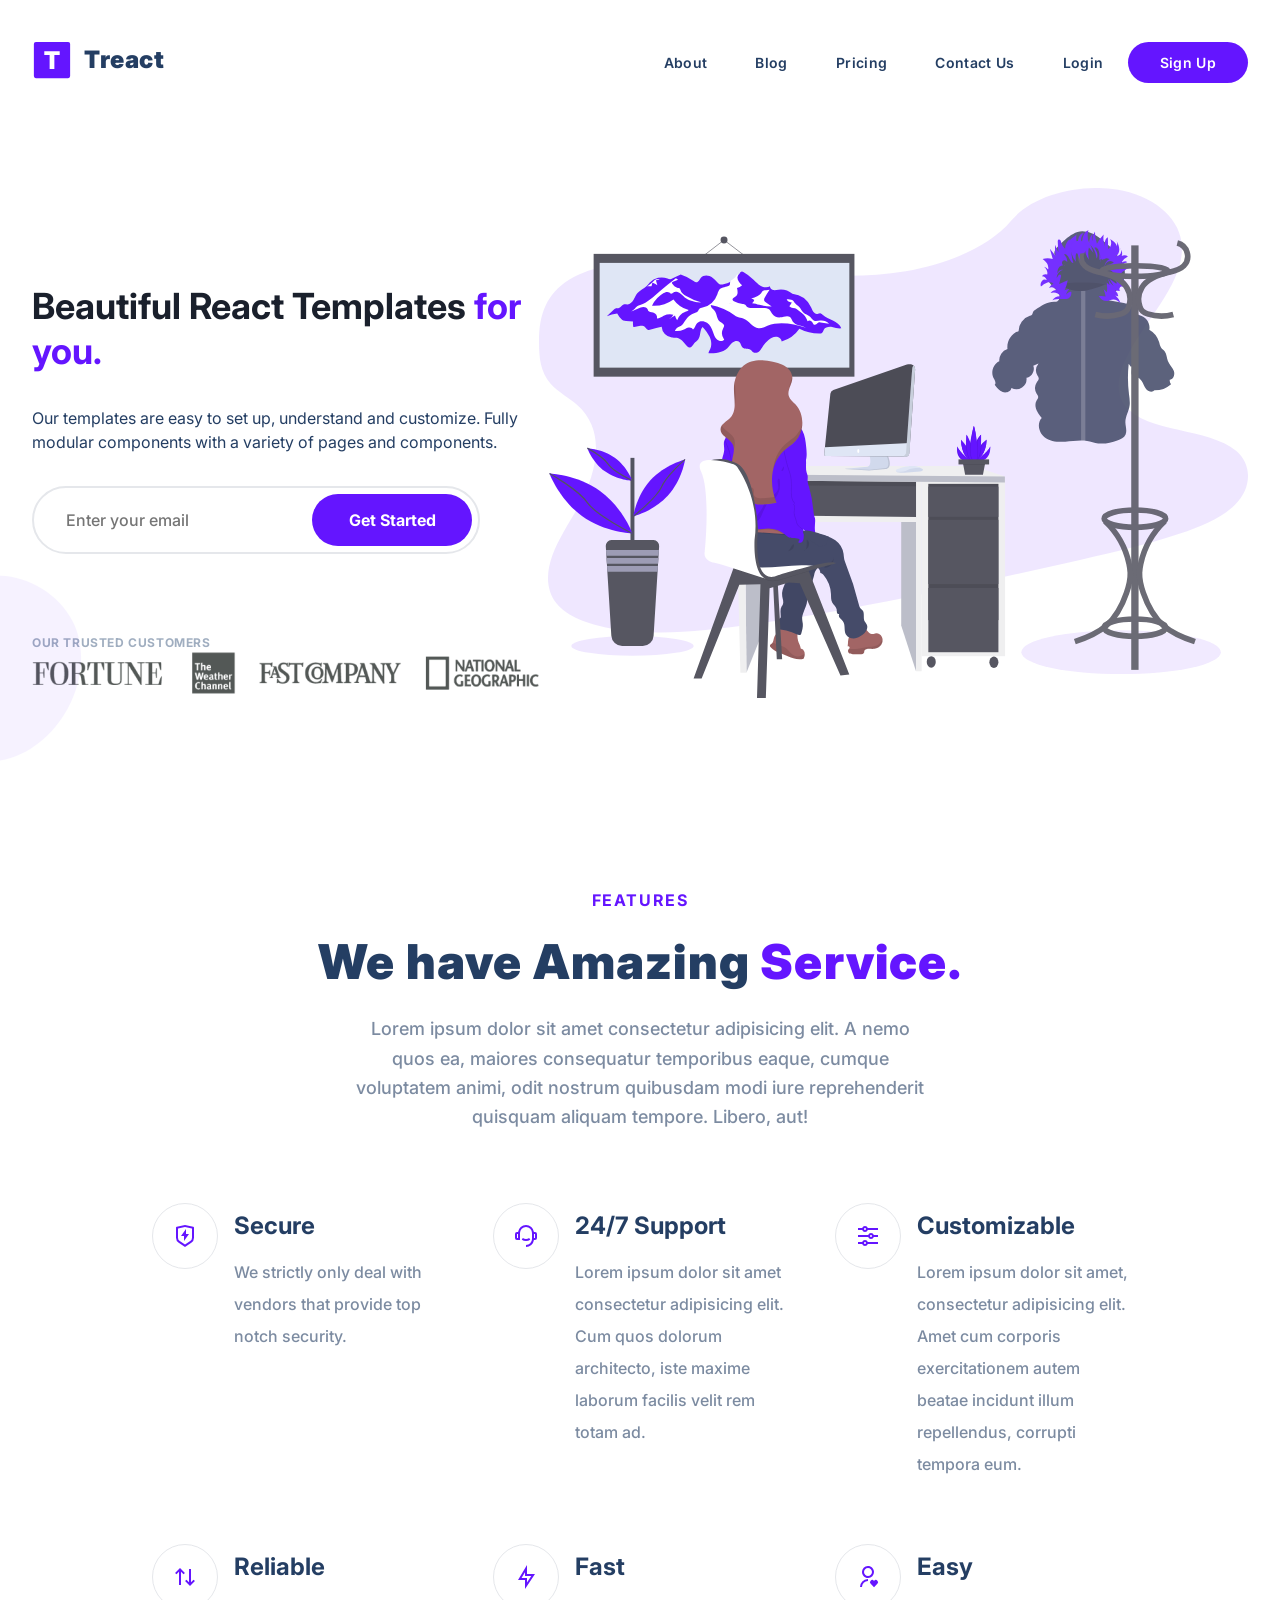
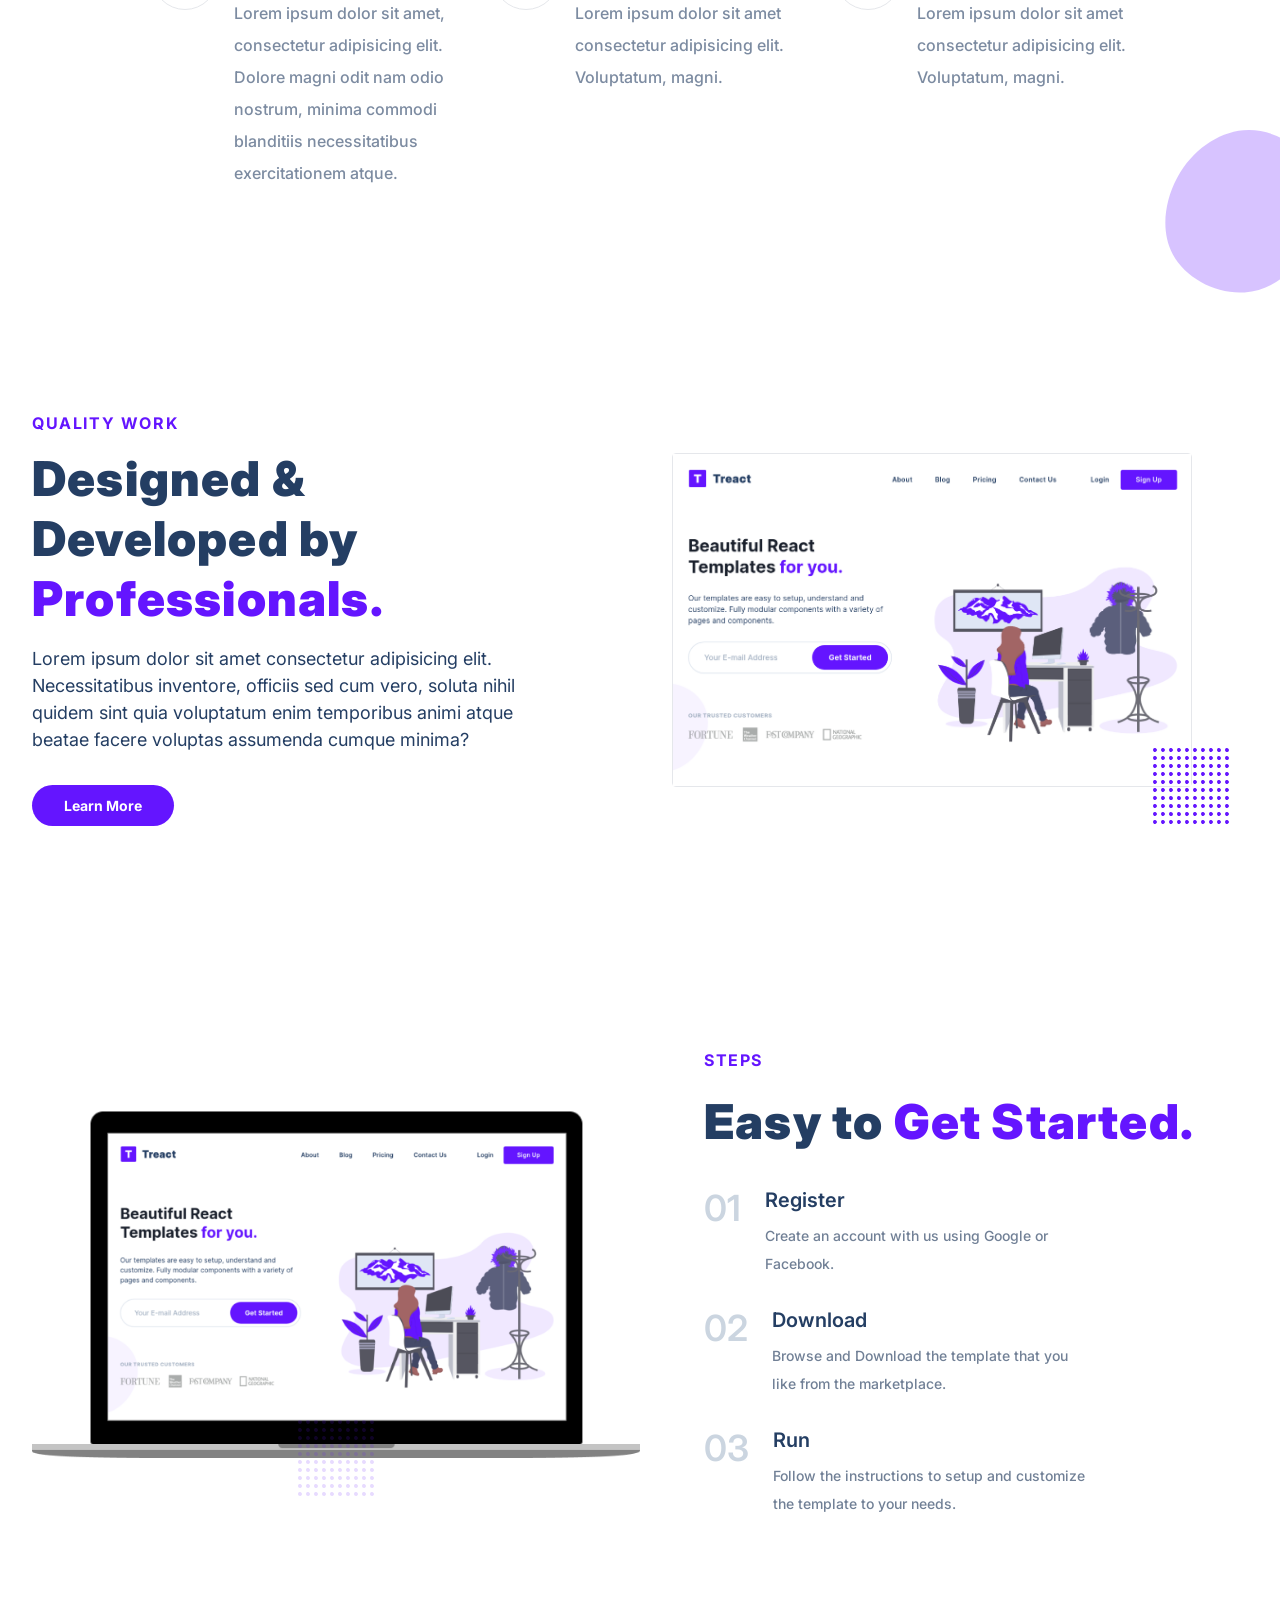
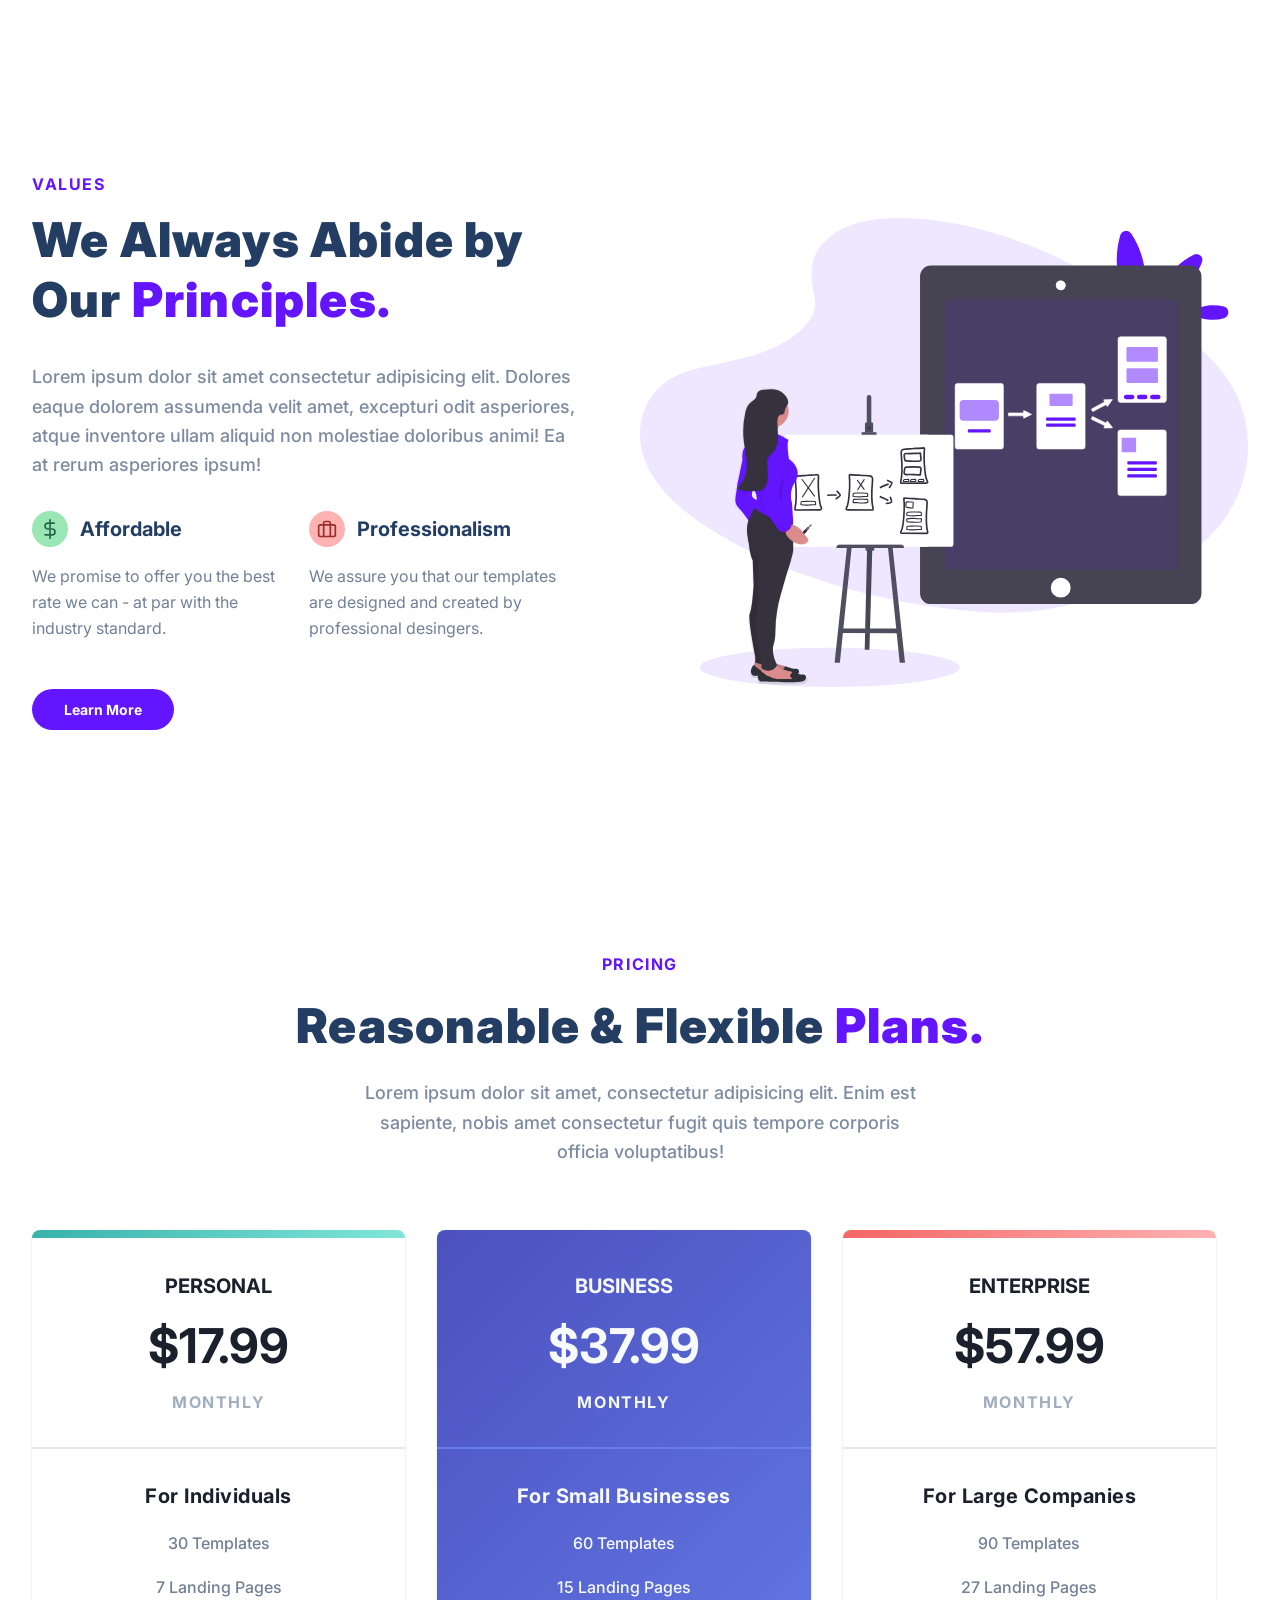
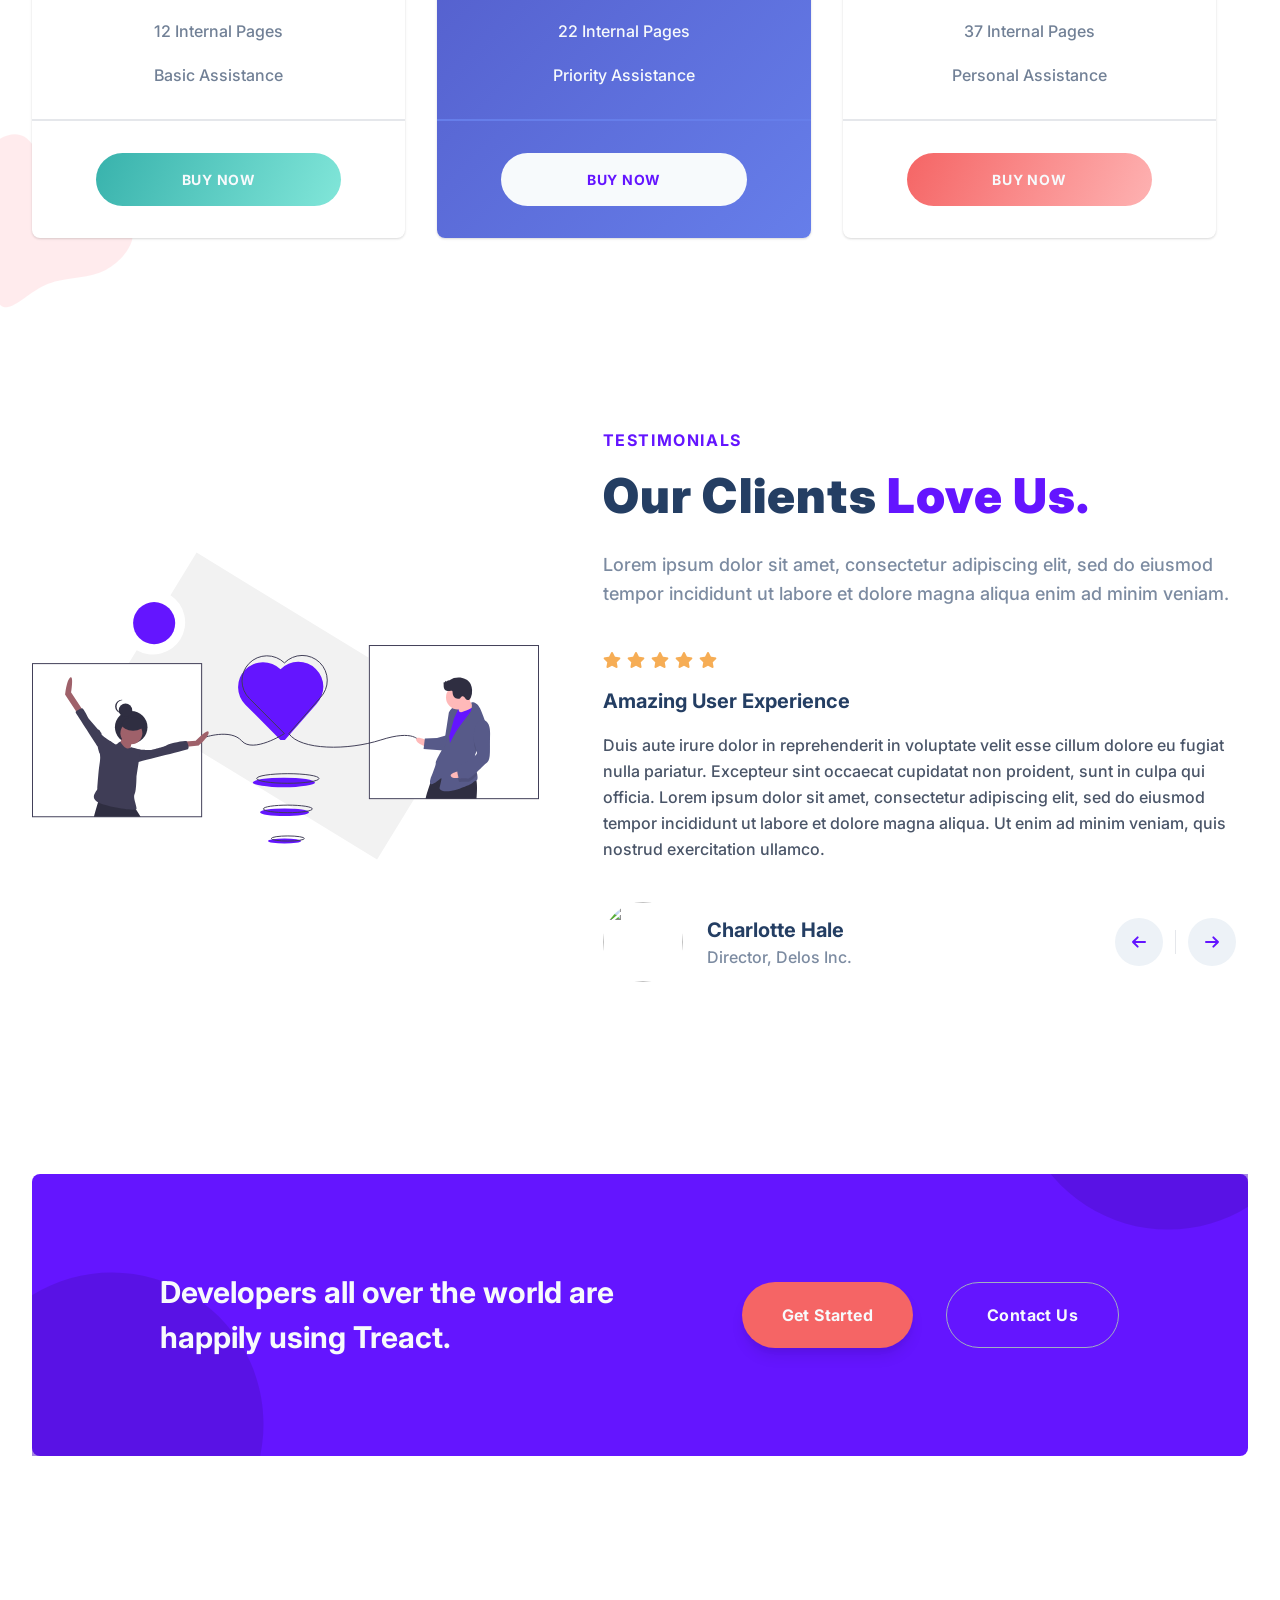
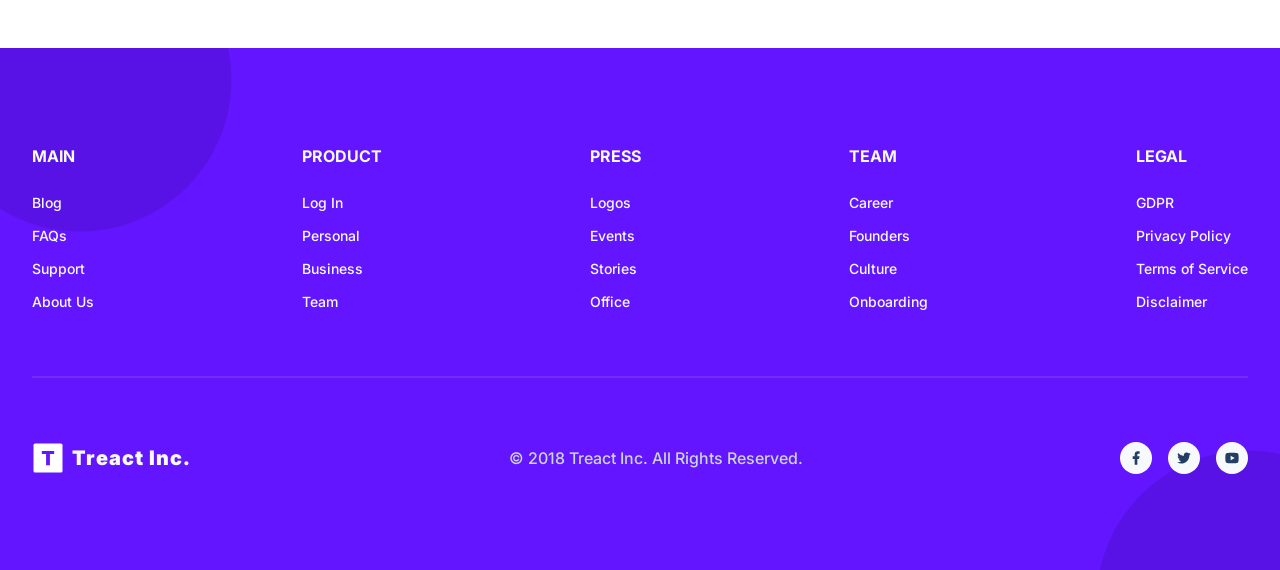
==== commit 3a5377b2: "fixed final" ====
--- a/Final Project/index.html
+++ b/Final Project/index.html
@@ -40,26 +40,6 @@
           </div>
           <button class="btn__menu" onclick="openMenu()">
             <svg
-              xmlns="http://www.w3.org/2000/svg"
-              width="24"
-              height="24"
-              viewBox="0 0 24 24"
-              fill="none"
-              stroke="currentColor"
-              stroke-width="2"
-              stroke-linecap="round"
-              stroke-linejoin="round"
-              class="btn__menu--svg"
-            >
-              <line x1="18" y1="6" x2="6" y2="18"></line>
-              <line x1="6" y1="6" x2="18" y2="18"></line>
-            </svg>
-          </button>
-        </div>
-      </nav>
-      <div class="modal">
-        <button class="btn__menu btn__menu--close" onclick="closeMenu()">
-          <svg
             xmlns="http://www.w3.org/2000/svg"
             width="24"
             height="24"
@@ -75,6 +55,16 @@
             <line x1="3" y1="6" x2="21" y2="6"></line>
             <line x1="3" y1="18" x2="21" y2="18"></line>
           </svg>
+          </button>
+        </div>
+      </nav>
+      <div class="modal">
+        <button class="btn__menu btn__menu--close" onclick="closeMenu()">
+         <svg xmlns="http://www.w3.org/2000/svg" width="24" height="24" viewBox="0 0 24 24" fill="none" stroke="currentColor" stroke-width="2" stroke-linecap="round" stroke-linejoin="round" class="btn__menu--svg">
+              <line x1="18" y1="6" x2="6" y2="18"></line>
+              <line x1="6" y1="6" x2="18" y2="18"></line>
+            </svg>
+
         </button>
 
         <div class="modal__links">
--- a/Final Project/style.css
+++ b/Final Project/style.css
@@ -322,7 +322,7 @@
     align-items: center;
 }
 
-.header__email--input {
+.header__email--input-field {
     width: 100%;
     border-radius: 500px;
     border: 2px solid rgb(229, 231, 235);
@@ -334,7 +334,7 @@
     top: 0;
     bottom: 0;
     z-index: 1;
-    transition: border-color 300ms;
+    transition: all 300ms;
 }
 
 .header__email--input::placeholder {
@@ -353,7 +353,7 @@
     border-color: rgba(100,21,255);
 }
 
-.header__email--btn {
+.header__email--input-btn {
     z-index: 2;
     margin: 8px;
     height: calc(100% - 16px);
